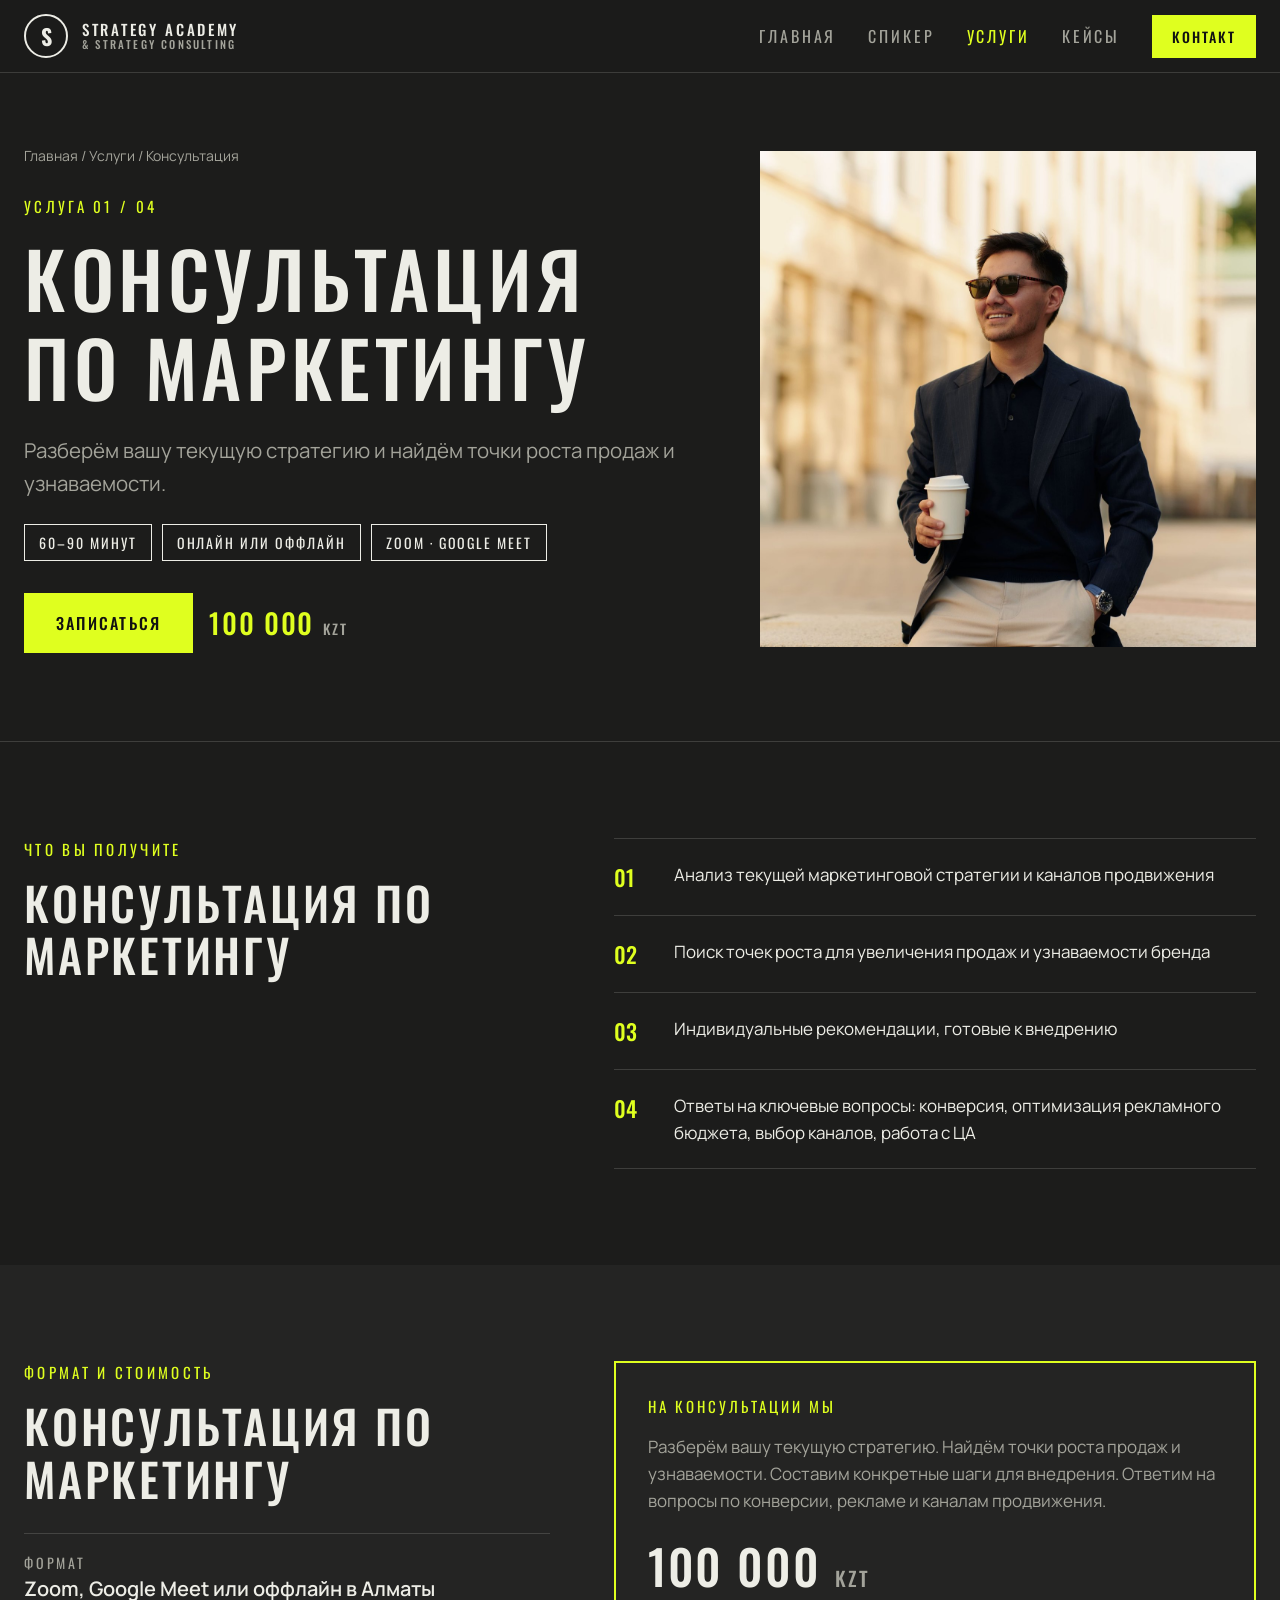
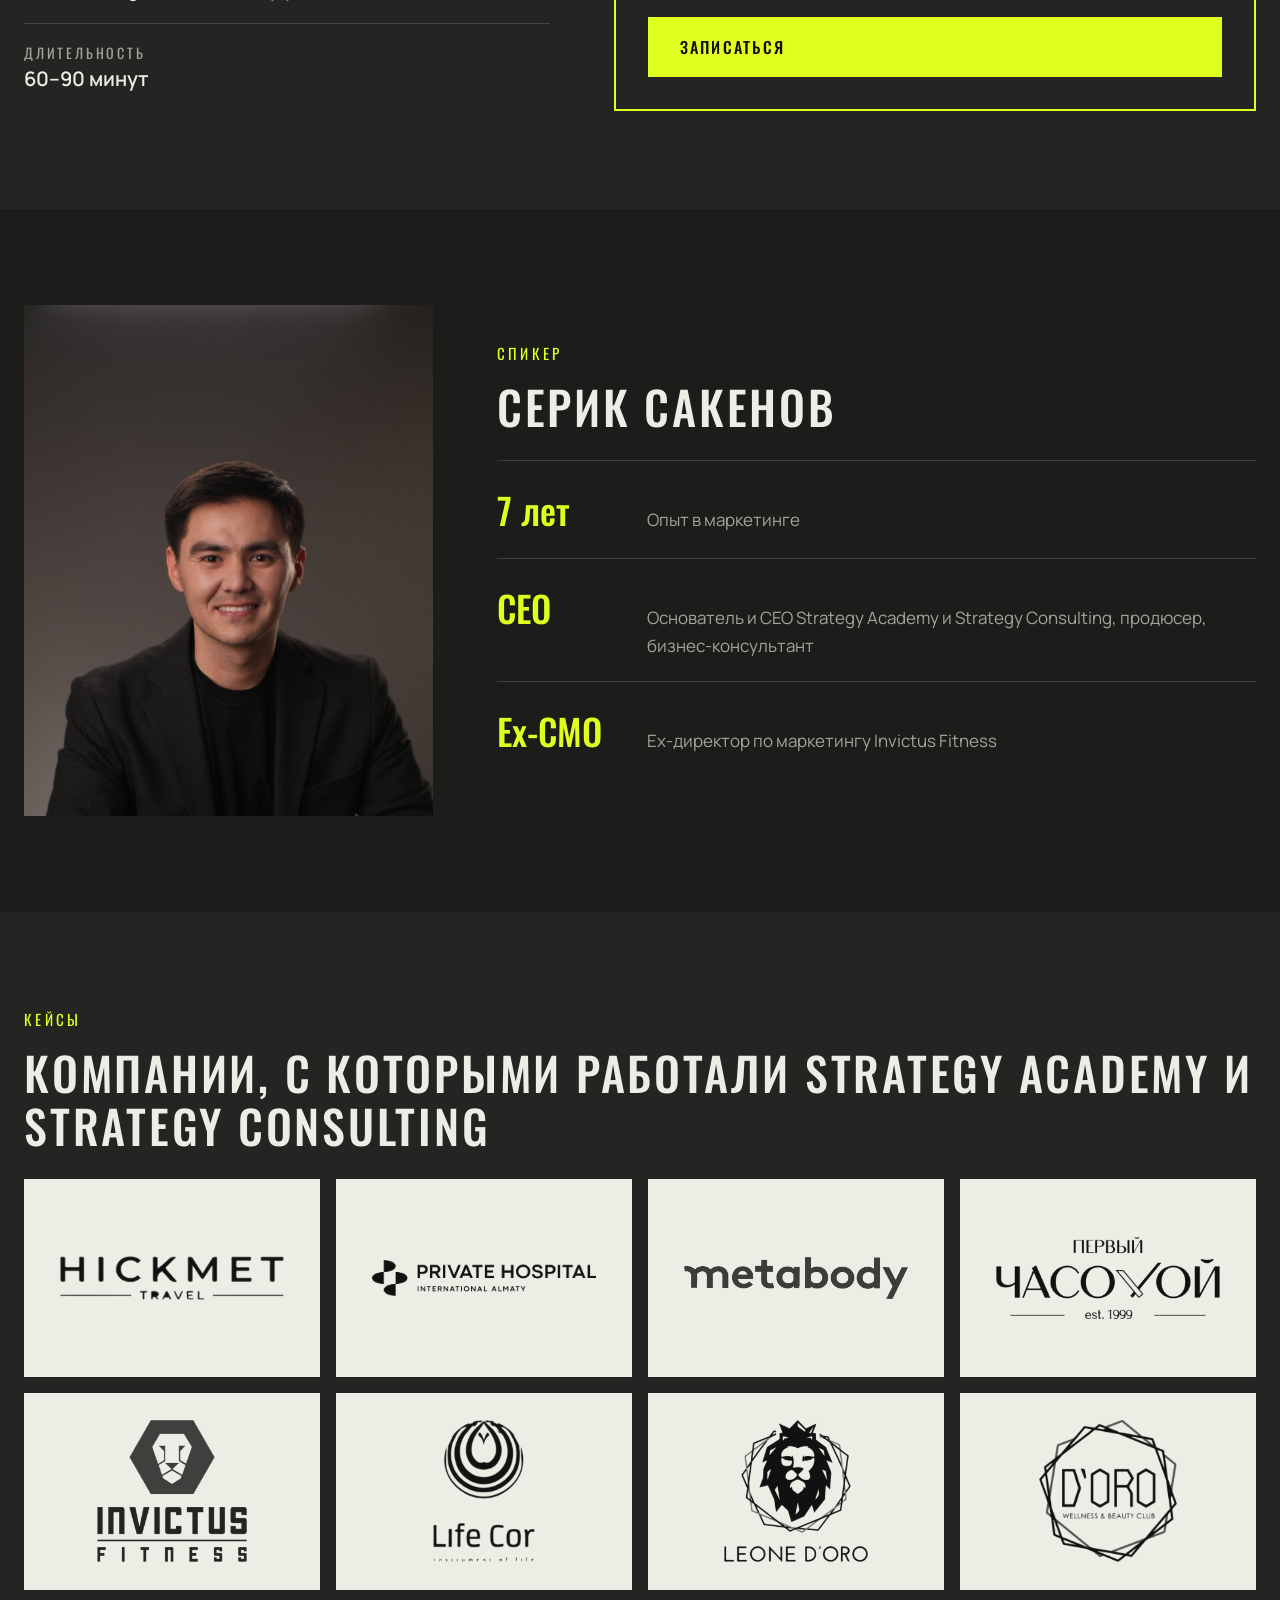
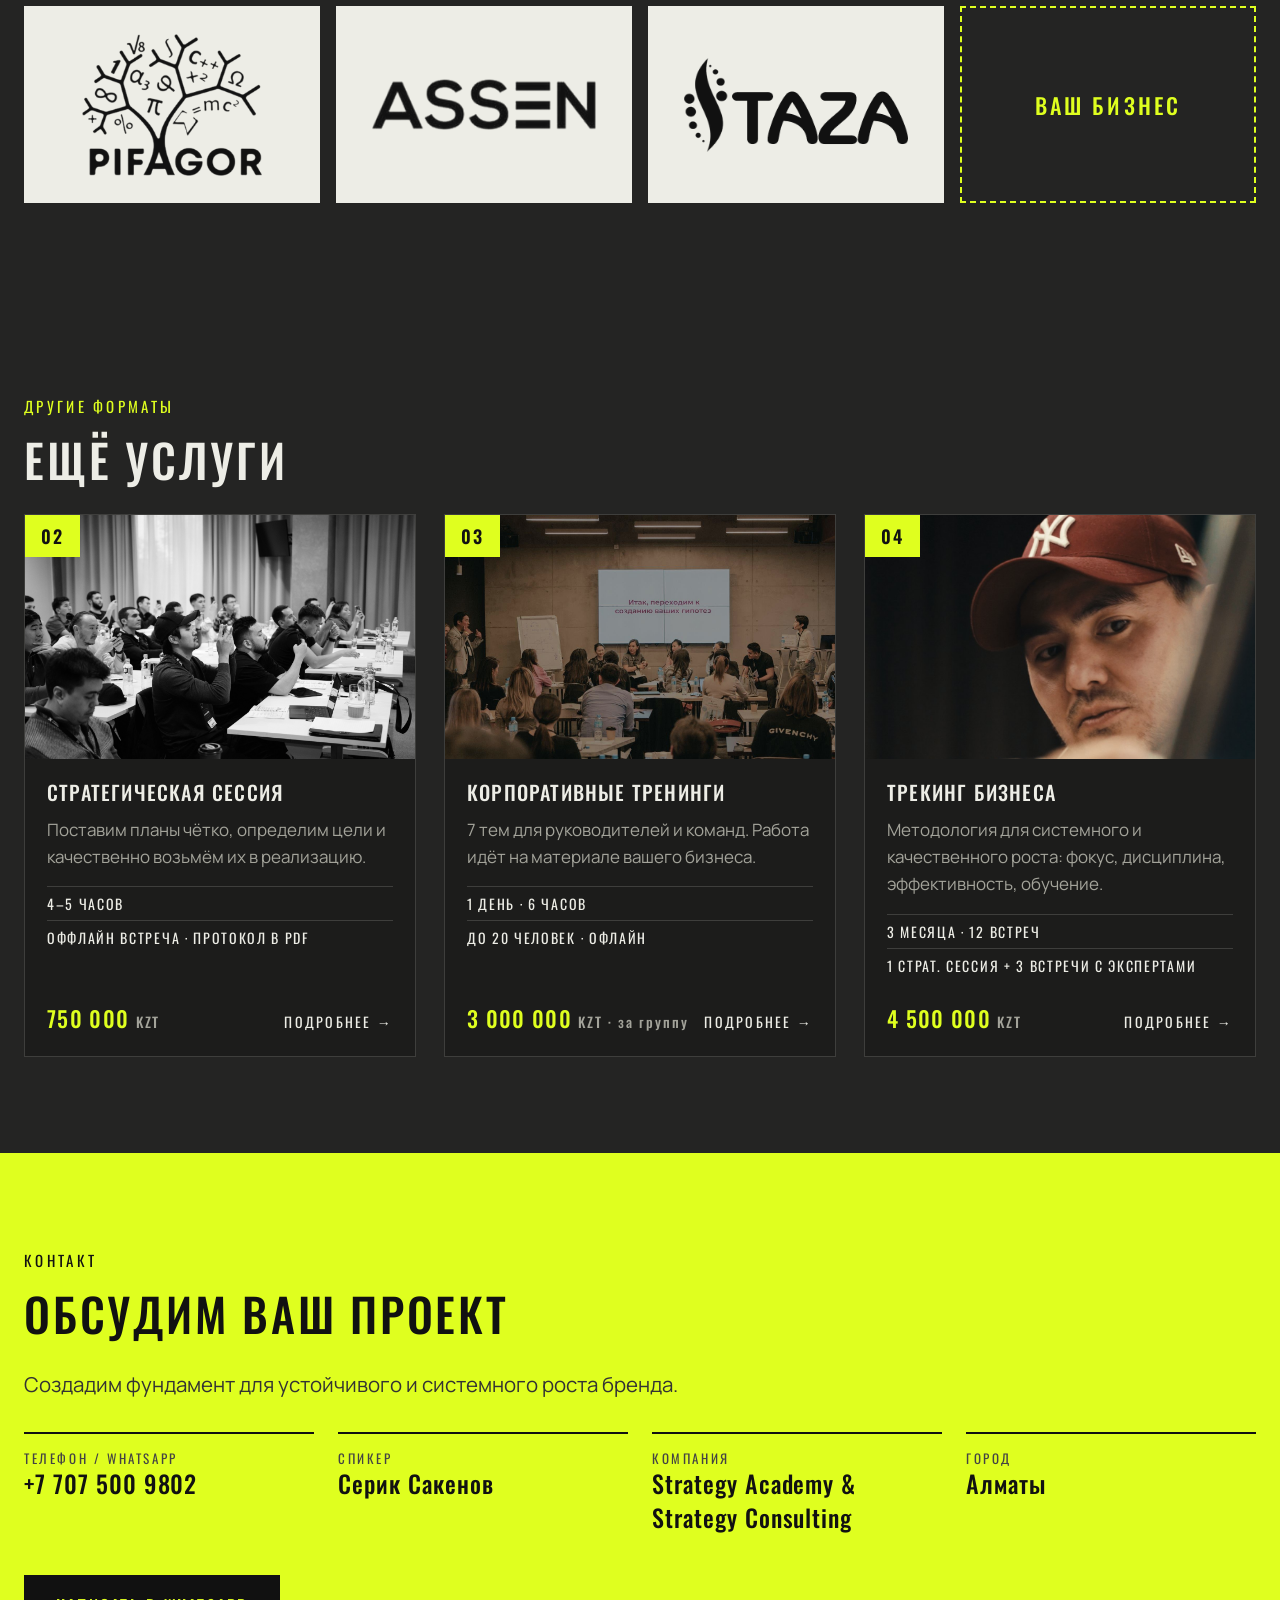
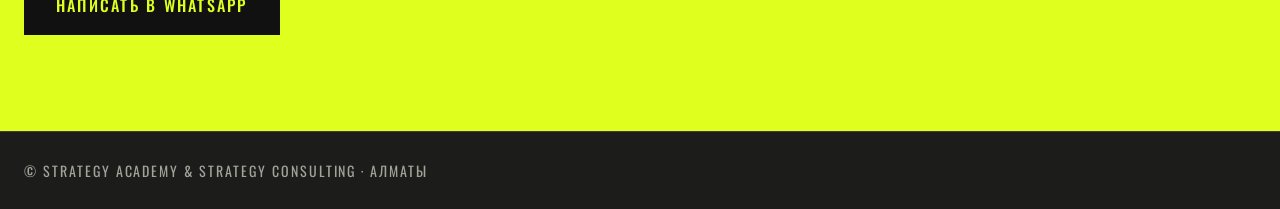
==== consultation.html @ 1a94b347 "Сайт портфолио услуг Co-Authored-By: Claude Sonnet 5.5 <noreply@anthropic.com>" ====
<!doctype html><html lang="ru"><head><meta charset="utf-8"><meta name="viewport" content="width=device-width,initial-scale=1"><title>Консультация по маркетингу — Серик Сакенов</title><meta name="description" content="Консультация по маркетингу 60–90 минут: анализ стратегии, точки роста, рекомендации к внедрению. 100 000 KZT."><link rel="preconnect" href="https://fonts.googleapis.com"><link rel="preconnect" href="https://fonts.gstatic.com" crossorigin><link rel="stylesheet" href="https://fonts.googleapis.com/css2?family=Manrope:wght@300..800&family=Oswald:wght@300..700&display=swap"><link rel="stylesheet" href="style.css?v=1793263321932"></head><body><header class="top"><div class="wrap bar"><a class="brand" href="index.html"><span class="mark">S</span><span class="bname">STRATEGY ACADEMY<small>&amp; STRATEGY CONSULTING</small></span></a>
<button class="burger" aria-label="Меню" onclick="document.body.classList.toggle('open')"><i></i><i></i></button>
<nav class="menu"><a href="index.html">Главная</a><a href="index.html#speaker">Спикер</a><div class="dd"><a href="index.html#services" class="on">Услуги</a><div class="ddm"><a href="consultation.html">Консультация</a><a href="strategic-session.html">Стратегическая сессия</a><a href="trainings.html">Корпоративные тренинги</a><a href="tracking.html">Трекинг бизнеса</a></div></div><a href="index.html#cases">Кейсы</a><a class="btn sm" href="#contact">Контакт</a></nav></div></header>
<section class="hero svc"><div class="wrap hgrid"><div><p class="crumb"><a href="index.html">Главная</a> / <a href="index.html#services">Услуги</a> / Консультация</p><p class="eyebrow">Услуга 01 / 04</p><h1>Консультация по маркетингу</h1><p class="lead">Разберём вашу текущую стратегию и найдём точки роста продаж и узнаваемости.</p><div class="chips"><span>60–90 минут</span><span>Онлайн или оффлайн</span><span>Zoom · Google Meet</span></div><div class="row"><a class="btn" href="https://wa.me/77075009802" target="_blank" rel="noopener">Записаться</a><span class="bigprice">100 000 <small>KZT</small></span></div></div><div class="himg"><img src="assets/consult.jpg" alt="Консультация"></div></div></section>
<section class="sec"><div class="wrap two"><div><p class="eyebrow">Что вы получите</p><h2>Консультация по маркетингу</h2></div><ol class="steps"><li><span>01</span><p>Анализ текущей маркетинговой стратегии и каналов продвижения</p></li><li><span>02</span><p>Поиск точек роста для увеличения продаж и узнаваемости бренда</p></li><li><span>03</span><p>Индивидуальные рекомендации, готовые к внедрению</p></li><li><span>04</span><p>Ответы на ключевые вопросы: конверсия, оптимизация рекламного бюджета, выбор каналов, работа с ЦА</p></li></ol></div></section>
<section class="sec alt"><div class="wrap two"><div><p class="eyebrow">Формат и стоимость</p><h2>Консультация по маркетингу</h2><div class="kv"><div><span>Формат</span><b>Zoom, Google Meet или оффлайн в Алматы</b></div><div><span>Длительность</span><b>60–90 минут</b></div></div></div><aside class="pbox"><span>На консультации мы</span><p>Разберём вашу текущую стратегию. Найдём точки роста продаж и узнаваемости. Составим конкретные шаги для внедрения. Ответим на вопросы по конверсии, рекламе и каналам продвижения.</p><b>100 000 <small>KZT</small></b><a class="btn" href="https://wa.me/77075009802" target="_blank" rel="noopener">Записаться</a></aside></div></section>
<section class="sec" id="speaker"><div class="wrap spk"><div class="spk-ph"><img src="assets/speaker.jpg" alt="Серик Сакенов" loading="lazy"></div><div><p class="eyebrow">Спикер</p><h2>Серик Сакенов</h2><div class="facts"><div><b>7 лет</b><span>Опыт в маркетинге</span></div><div><b>CEO</b><span>Основатель и СЕО Strategy Academy и Strategy Consulting, продюсер, бизнес-консультант</span></div><div><b>Ex-CMO</b><span>Ex-директор по маркетингу Invictus Fitness</span></div></div></div></div></section><section class="sec alt" id="cases"><div class="wrap"><p class="eyebrow">Кейсы</p><h2>Компании, с которыми работали Strategy Academy и Strategy Consulting</h2><div class="logos"><div class="logo"><img src="assets/logos/logo1.png" alt="Логотип клиента 1" loading="lazy"></div><div class="logo"><img src="assets/logos/logo2.png" alt="Логотип клиента 2" loading="lazy"></div><div class="logo"><img src="assets/logos/logo3.png" alt="Логотип клиента 3" loading="lazy"></div><div class="logo"><img src="assets/logos/logo4.png" alt="Логотип клиента 4" loading="lazy"></div><div class="logo"><img src="assets/logos/logo5.png" alt="Логотип клиента 5" loading="lazy"></div><div class="logo"><img src="assets/logos/logo6.png" alt="Логотип клиента 6" loading="lazy"></div><div class="logo"><img src="assets/logos/logo7.png" alt="Логотип клиента 7" loading="lazy"></div><div class="logo"><img src="assets/logos/logo8.png" alt="Логотип клиента 8" loading="lazy"></div><div class="logo"><img src="assets/logos/logo9.png" alt="Логотип клиента 9" loading="lazy"></div><div class="logo"><img src="assets/logos/logo10.png" alt="Логотип клиента 10" loading="lazy"></div><div class="logo"><img src="assets/logos/logo11.png" alt="Логотип клиента 11" loading="lazy"></div><div class="logo logo-you">ВАШ БИЗНЕС</div></div></div></section><section class="sec alt"><div class="wrap"><p class="eyebrow">Другие форматы</p><h2>Ещё услуги</h2><div class="cards sm"><a class="card" href="strategic-session.html"><div class="cimg"><img src="assets/session.jpg" alt="Стратегическая сессия" loading="lazy"><span class="num">02</span></div><div class="cbody"><h3>Стратегическая сессия</h3><p>Поставим планы чётко, определим цели и качественно возьмём их в реализацию.</p><ul><li>4–5 часов</li><li>Оффлайн встреча · протокол в PDF</li></ul><div class="cfoot"><span class="price">750 000 <small>KZT</small></span><span class="go">Подробнее →</span></div></div></a><a class="card" href="trainings.html"><div class="cimg"><img src="assets/trainings.jpg" alt="Корпоративные тренинги" loading="lazy"><span class="num">03</span></div><div class="cbody"><h3>Корпоративные тренинги</h3><p>7 тем для руководителей и команд. Работа идёт на материале вашего бизнеса.</p><ul><li>1 день · 6 часов</li><li>До 20 человек · офлайн</li></ul><div class="cfoot"><span class="price">3 000 000 <small>KZT · за группу</small></span><span class="go">Подробнее →</span></div></div></a><a class="card" href="tracking.html"><div class="cimg"><img src="assets/tracking.jpg" alt="Трекинг бизнеса" loading="lazy"><span class="num">04</span></div><div class="cbody"><h3>Трекинг бизнеса</h3><p>Методология для системного и качественного роста: фокус, дисциплина, эффективность, обучение.</p><ul><li>3 месяца · 12 встреч</li><li>1 страт. сессия + 3 встречи с экспертами</li></ul><div class="cfoot"><span class="price">4 500 000 <small>KZT</small></span><span class="go">Подробнее →</span></div></div></a></div></div></section><section class="sec contact" id="contact"><div class="wrap"><p class="eyebrow">Контакт</p><h2>Обсудим ваш проект</h2><p class="lead">Создадим фундамент для устойчивого и системного роста бренда.</p><div class="cgrid"><div><span>Телефон / WhatsApp</span><a href="tel:+77075009802">+7 707 500 9802</a></div><div><span>Спикер</span><b>Серик Сакенов</b></div><div><span>Компания</span><b>Strategy Academy &amp; Strategy Consulting</b></div><div><span>Город</span><b>Алматы</b></div></div><a class="btn" href="https://wa.me/77075009802" target="_blank" rel="noopener">Написать в WhatsApp</a></div></section><footer><div class="wrap">© Strategy Academy &amp; Strategy Consulting · Алматы</div></footer><script src="main.js?v=1793263321932"></script></body></html>
---- style.css ----
:root{--bg:#1c1c1b;--bg2:#242423;--ink:#edede6;--mute:#a3a39a;--lime:#dfff1f;--line:rgba(237,237,230,.16);--h:'Oswald',Arial,sans-serif;--b:'Manrope',Arial,sans-serif}
*{box-sizing:border-box;margin:0;padding:0}
html{scroll-behavior:smooth;scroll-padding-top:80px}
body{background:var(--bg);color:var(--ink);font:400 17px/1.6 var(--b);-webkit-font-smoothing:antialiased}
img{display:block;max-width:100%}
a{color:inherit;text-decoration:none}
ul,ol{list-style:none}
.wrap{width:min(1240px,100% - 48px);margin:0 auto}
h1,h2,h3{font-family:var(--h);text-transform:uppercase;letter-spacing:.06em;font-weight:500;line-height:1.15}
h1{font-size:clamp(40px,6vw,84px)}
h2{font-size:clamp(28px,3.6vw,46px);margin-bottom:28px}
h3{font-size:24px;margin-bottom:12px}
.eyebrow{font:400 15px var(--h);letter-spacing:.22em;text-transform:uppercase;color:var(--lime);margin-bottom:16px}
.lead{font-size:clamp(18px,1.6vw,22px);color:var(--mute);max-width:60ch;margin-bottom:24px}
.btn{display:inline-block;background:var(--lime);color:#111;font:500 16px var(--h);letter-spacing:.14em;text-transform:uppercase;padding:16px 30px;border:2px solid var(--lime);transition:.2s}
.btn:hover{background:transparent;color:var(--lime)}
.btn.ghost{background:transparent;color:var(--ink);border-color:var(--ink)}
.btn.ghost:hover{border-color:var(--lime);color:var(--lime)}
.btn.sm{padding:9px 18px;font-size:14px}
/* header */
.top{position:sticky;top:0;z-index:50;background:rgba(28,28,27,.92);backdrop-filter:blur(10px);border-bottom:1px solid var(--line)}
.bar{display:flex;align-items:center;justify-content:space-between;height:72px}
.brand{display:flex;align-items:center;gap:14px}
.mark{width:44px;height:44px;border:2px solid var(--ink);border-radius:50%;display:grid;place-items:center;font:700 22px var(--h)}
.bname{font:500 15px/1.2 var(--h);letter-spacing:.18em}
.bname small{display:block;font-size:11px;color:var(--mute);letter-spacing:.2em}
.menu{display:flex;align-items:center;gap:32px;font:400 16px var(--h);letter-spacing:.18em;text-transform:uppercase}
.menu>a,.dd>a{color:var(--mute);transition:.2s}
.menu>a:hover,.menu a.on,.dd>a:hover{color:var(--lime)}
.menu .btn.sm{color:#111}.menu .btn.sm:hover{color:var(--lime)}
.dd{position:relative;padding:24px 0}
.ddm{position:absolute;top:100%;left:-20px;min-width:290px;background:var(--bg2);border:1px solid var(--line);padding:10px;display:none}
.dd:hover .ddm{display:block}
.ddm a{display:block;padding:12px 14px;color:var(--ink);letter-spacing:.12em}
.ddm a:hover{background:var(--lime);color:#111}
.burger{display:none;background:none;border:0;width:44px;height:44px;cursor:pointer}
.burger i{display:block;height:2px;background:var(--ink);margin:7px 8px}
/* hero */
.hero{padding:72px 0 88px;border-bottom:1px solid var(--line)}
.hgrid{display:grid;grid-template-columns:1.15fr .85fr;gap:64px;align-items:center}
.himg img{width:100%;aspect-ratio:4/5;object-fit:cover}
.svc .himg img{aspect-ratio:1/1}
.hero h1{margin-bottom:24px}
.row{display:flex;flex-wrap:wrap;gap:16px;align-items:center;margin-top:8px}
.idx{margin-top:48px;border-top:1px solid var(--line)}
.idx a{display:flex;gap:20px;padding:16px 0;border-bottom:1px solid var(--line);font:400 20px var(--h);letter-spacing:.14em;text-transform:uppercase;transition:.2s}
.idx a span{color:var(--lime)}
.idx a:hover{padding-left:14px;color:var(--lime)}
.crumb{font-size:14px;color:var(--mute);margin-bottom:28px}
.crumb a:hover{color:var(--lime)}
.chips{display:flex;flex-wrap:wrap;gap:10px;margin-bottom:32px}
.chips span{border:1px solid var(--ink);padding:7px 14px;font:400 14px var(--h);letter-spacing:.14em;text-transform:uppercase}
.bigprice,.price{font:500 28px var(--h);letter-spacing:.06em;color:var(--lime)}
.bigprice small,.price small{font-size:14px;color:var(--mute);letter-spacing:.14em}
/* sections */
.sec{padding:96px 0}
.sec.alt{background:var(--bg2)}
.two{display:grid;grid-template-columns:.9fr 1.1fr;gap:64px;align-items:start}
.cards{display:grid;grid-template-columns:repeat(2,1fr);gap:28px}
.cards.sm{grid-template-columns:repeat(3,minmax(0,1fr))}
.card{display:flex;flex-direction:column;background:var(--bg2);border:1px solid var(--line);transition:.25s}
.alt .card{background:var(--bg)}
.card:hover{border-color:var(--lime);transform:translateY(-4px)}
.cimg{position:relative;overflow:hidden}
.cimg img{width:100%;aspect-ratio:16/10;object-fit:cover;object-position:center 30%;transition:.5s;filter:saturate(.9)}
.card:hover .cimg img{transform:scale(1.05)}
.num{position:absolute;left:0;top:0;background:var(--lime);color:#111;font:600 18px var(--h);padding:8px 16px;letter-spacing:.1em}
.cbody{padding:28px;display:flex;flex-direction:column;flex:1}
.cbody p{color:var(--mute);margin-bottom:16px}
.cbody li{font:400 14px var(--h);letter-spacing:.12em;text-transform:uppercase;color:var(--ink);padding:6px 0;border-top:1px solid var(--line)}
.cfoot{display:flex;justify-content:space-between;align-items:baseline;gap:12px;margin-top:auto;padding-top:20px;flex-wrap:wrap}
.go{font:400 14px var(--h);letter-spacing:.16em;text-transform:uppercase}
.card:hover .go{color:var(--lime)}
.cards.sm .cbody{padding:22px}.cards.sm h3{font-size:20px}.cards.sm .price{font-size:22px}
/* steps */
.steps li{display:flex;gap:24px;padding:22px 0;border-top:1px solid var(--line)}
.steps li:last-child{border-bottom:1px solid var(--line)}
.steps span{font:500 22px var(--h);color:var(--lime);min-width:36px}
.steps p b{font-weight:700}
.plus{display:flex;flex-wrap:wrap;gap:12px;align-items:center;margin-bottom:28px;font:500 20px var(--h);letter-spacing:.1em;text-transform:uppercase}
.plus i{color:var(--lime);font-style:normal}
.plus span{border:1px solid var(--ink);padding:8px 16px}
.pgrid{display:grid;grid-template-columns:1.3fr .7fr;gap:48px;align-items:start}
.pbox{border:2px solid var(--lime);padding:32px;display:flex;flex-direction:column;gap:16px;position:sticky;top:100px}
.pbox>span{font:400 15px var(--h);letter-spacing:.2em;text-transform:uppercase;color:var(--lime)}
.pbox p{color:var(--mute)}
.pbox b{font:500 48px var(--h);letter-spacing:.04em}
.pbox b small{font-size:20px;color:var(--mute)}
.kv{display:grid;gap:0;margin-top:12px}
.kv div{padding:18px 0;border-top:1px solid var(--line)}
.kv span{display:block;font:400 14px var(--h);letter-spacing:.2em;text-transform:uppercase;color:var(--mute)}
.kv b{font-weight:600;font-size:20px}
.cols2{display:grid;grid-template-columns:repeat(2,1fr);gap:28px}
.cols4{display:grid;grid-template-columns:repeat(4,1fr);gap:20px}
.box{border:1px solid var(--line);padding:32px;background:var(--bg2)}
.alt .box{background:var(--bg)}
.big{display:block;font:500 56px/1 var(--h);color:var(--lime);margin-bottom:18px}
.box p{color:var(--mute);margin-bottom:14px}
.box small{display:block;font-size:15px;color:var(--ink);border-top:1px solid var(--line);padding-top:14px;margin-top:6px}
.box li{padding:12px 0 12px 22px;border-top:1px solid var(--line);position:relative;color:var(--ink)}
.box li::before{content:'';position:absolute;left:0;top:22px;width:8px;height:8px;background:var(--lime)}
.topics{display:grid;grid-template-columns:repeat(2,1fr);gap:0 48px}
.topics li{display:flex;gap:22px;padding:22px 0;border-top:1px solid var(--line);font:400 22px var(--h);letter-spacing:.08em;text-transform:uppercase}
.topics span{color:var(--lime)}
/* speaker */
.spk{display:grid;grid-template-columns:.7fr 1.3fr;gap:64px;align-items:center}
.spk-ph img{width:100%;aspect-ratio:4/5;object-fit:cover;object-position:top}
.facts div{padding:22px 0;border-top:1px solid var(--line);display:grid;grid-template-columns:130px 1fr;gap:20px;align-items:baseline}
.facts b{font:500 36px var(--h);color:var(--lime)}
.facts span{color:var(--mute)}
/* logos */
.logos{display:grid;grid-template-columns:repeat(4,minmax(0,1fr));gap:16px;margin-top:12px}
.logo{position:relative;min-width:0;background:var(--ink);aspect-ratio:3/2;overflow:hidden}
.logo img{position:absolute;inset:14% 12%;width:76%;height:72%;object-fit:contain}
.logo-you{display:grid;place-items:center;background:transparent;border:2px dashed var(--lime);color:var(--lime);font:500 22px var(--h);letter-spacing:.14em}
/* price table */
.prow{display:grid;grid-template-columns:60px 1fr auto;gap:24px;align-items:center;padding:26px 0;border-top:1px solid var(--line);transition:.2s}
.prow:last-child{border-bottom:1px solid var(--line)}
.prow:hover{padding-left:16px;background:var(--bg2)}
.prow .n{font:500 22px var(--h);color:var(--lime)}
.prow b{font:500 24px var(--h);letter-spacing:.08em;text-transform:uppercase;display:block}
.prow small{color:var(--mute);font-size:15px}
.note{margin-top:28px;color:var(--mute)}
/* contact */
.contact{background:var(--lime);color:#111}
.contact .eyebrow{color:#111}
.contact .lead{color:#333}
.cgrid{display:grid;grid-template-columns:repeat(4,1fr);gap:24px;margin:32px 0 40px}
.cgrid div{border-top:2px solid #111;padding-top:14px}
.cgrid span{display:block;font:400 13px var(--h);letter-spacing:.2em;text-transform:uppercase;color:#444}
.cgrid a,.cgrid b{font:500 24px/1.3 var(--h);letter-spacing:.04em}
.contact .btn{background:#111;color:var(--lime);border-color:#111}
.contact .btn:hover{background:transparent;color:#111}
footer{padding:28px 0;color:var(--mute);font:400 14px var(--h);letter-spacing:.14em;text-transform:uppercase;border-top:1px solid var(--line)}
/* reveal */
.rv{opacity:0;transform:translateY(22px);transition:opacity .7s,transform .7s}
.rv.in{opacity:1;transform:none}
@media (prefers-reduced-motion:reduce){.rv{opacity:1;transform:none;transition:none}html{scroll-behavior:auto}}
/* responsive */
@media (max-width:980px){
  .burger{display:block}
  .menu{display:none;position:absolute;top:72px;left:0;right:0;background:var(--bg);flex-direction:column;align-items:flex-start;gap:0;padding:12px 24px 24px;border-bottom:1px solid var(--line)}
  body.open .menu{display:flex}
  .menu>a,.dd{padding:14px 0;width:100%}
  .dd{padding:0}.dd>a{display:block;padding:14px 0}
  .ddm{position:static;display:block;border:0;background:none;padding:0 0 8px 16px;min-width:0}
  .ddm a{padding:8px 0;color:var(--mute)}
  .hgrid,.two,.pgrid,.spk{grid-template-columns:1fr;gap:40px}
  .hero{padding:48px 0 64px}
  .sec{padding:64px 0}
  .himg img{aspect-ratio:4/3;object-position:center 25%}
  .cards,.cards.sm,.cols2,.topics{grid-template-columns:1fr}
  .cols4{grid-template-columns:1fr 1fr}
  .logos{grid-template-columns:repeat(3,minmax(0,1fr))}
  .cgrid{grid-template-columns:1fr 1fr}
  .pbox{position:static}
  .spk-ph{max-width:380px}
}
@media (max-width:560px){
  body{font-size:16px}
  .wrap{width:calc(100% - 32px)}
  .cols4,.cgrid{grid-template-columns:1fr}
  .logos{grid-template-columns:repeat(2,minmax(0,1fr))}
  .prow{grid-template-columns:40px 1fr;gap:8px 12px}
  .prow .price{grid-column:2}
  .facts div{grid-template-columns:1fr;gap:4px}
  .bname{font-size:13px}.bname small{font-size:9px}
  .mark{width:38px;height:38px;font-size:18px}
}
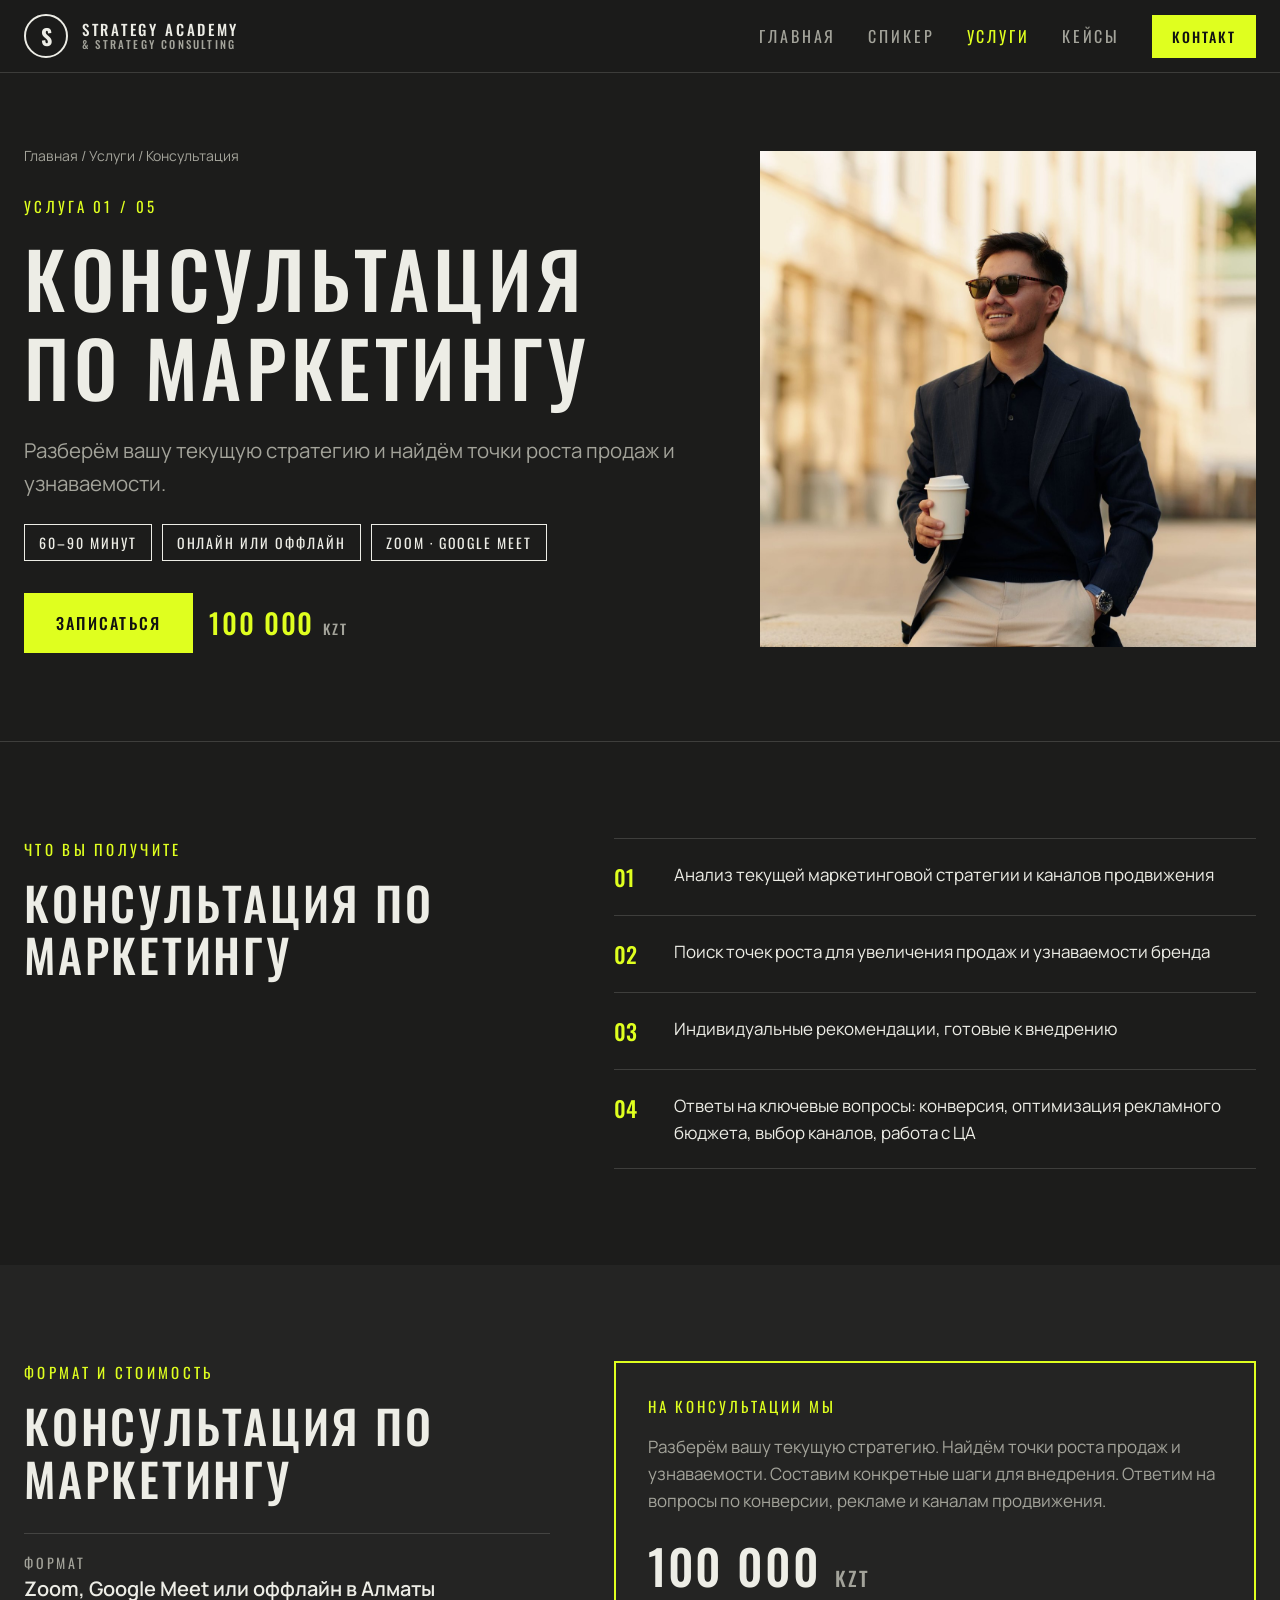
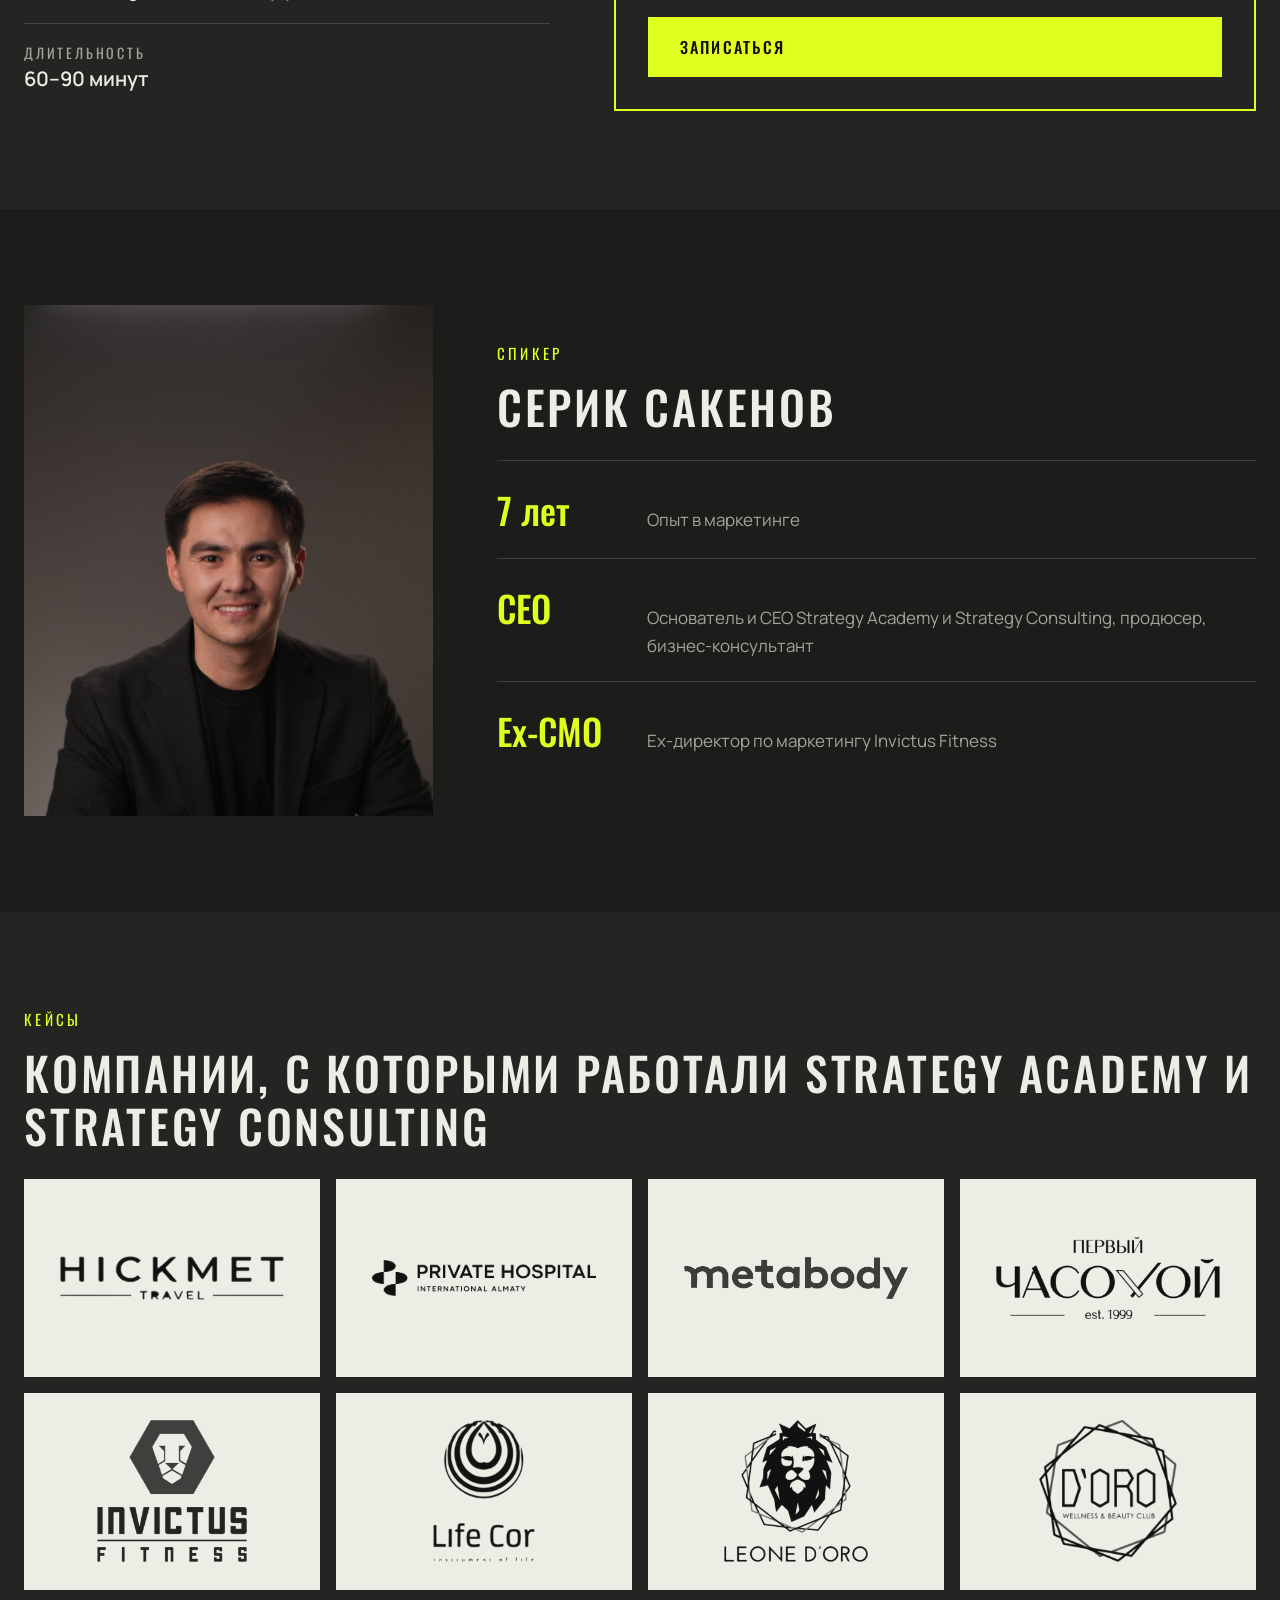
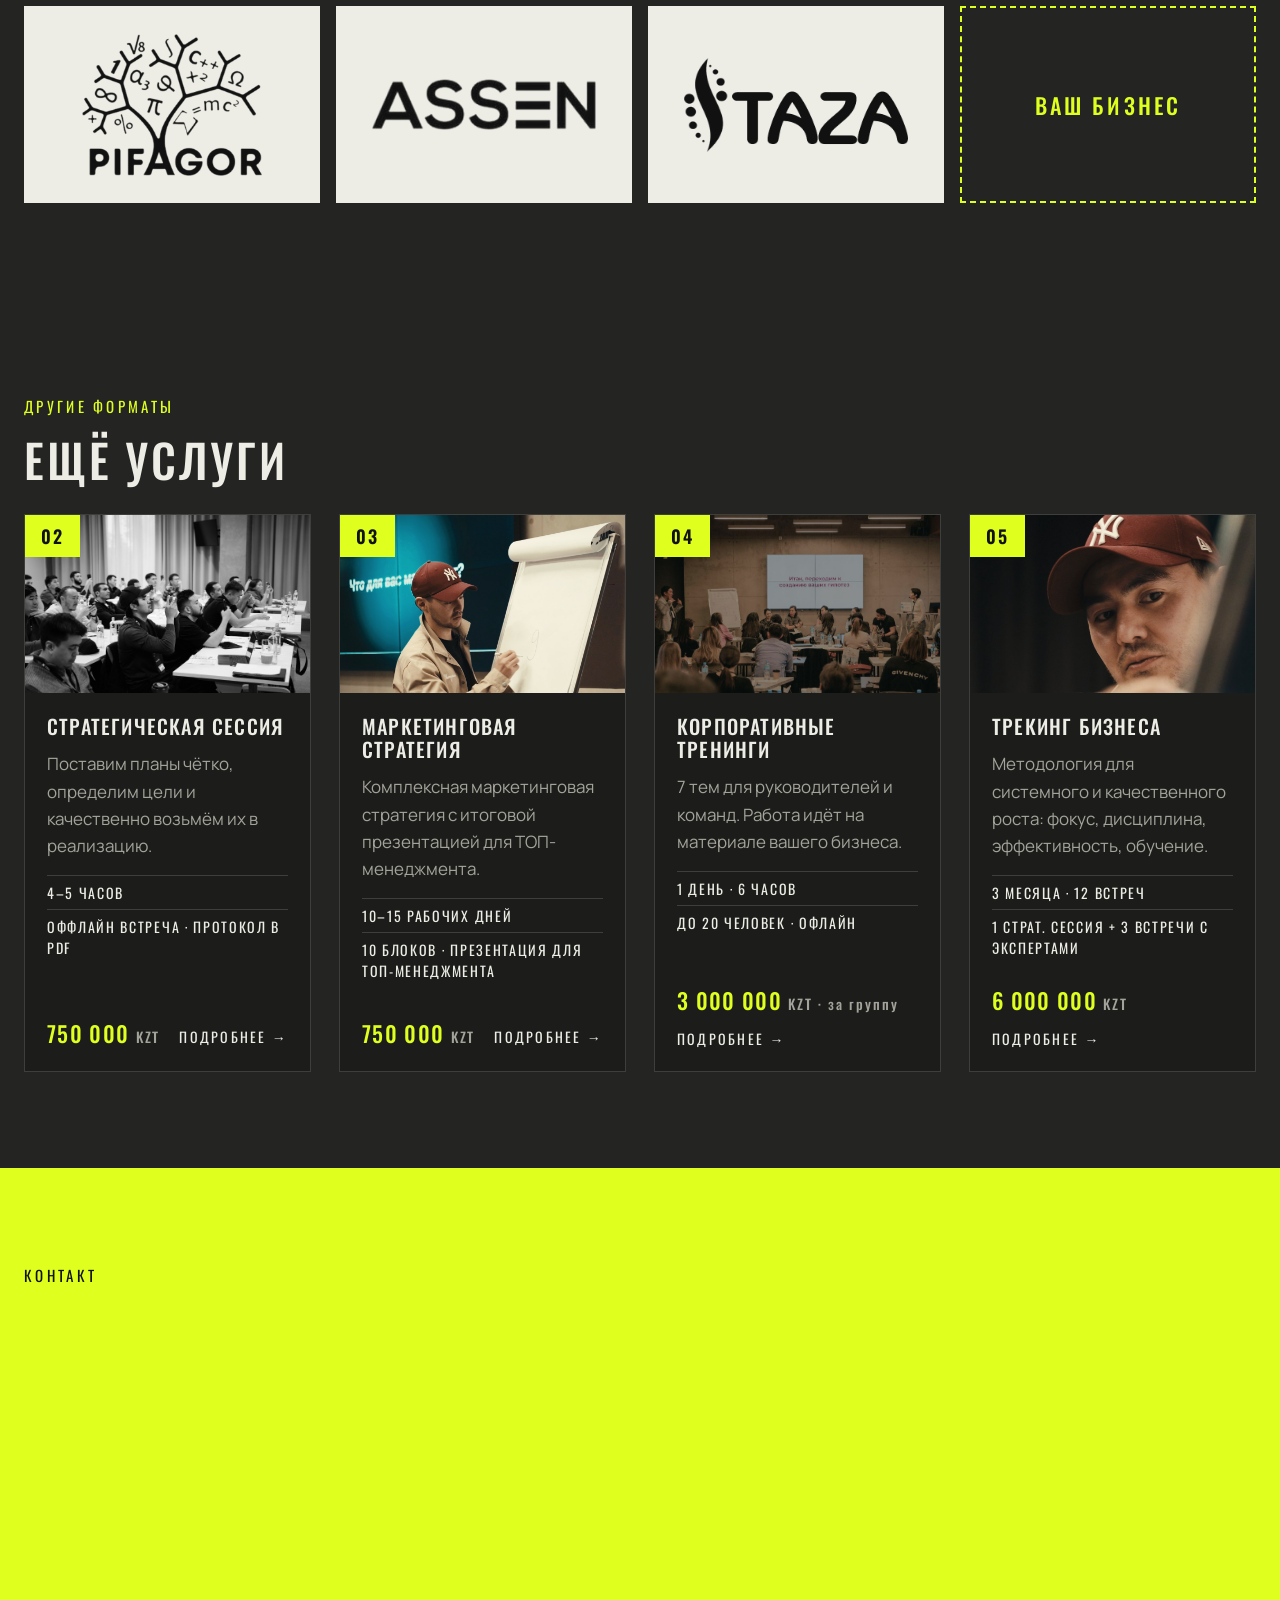
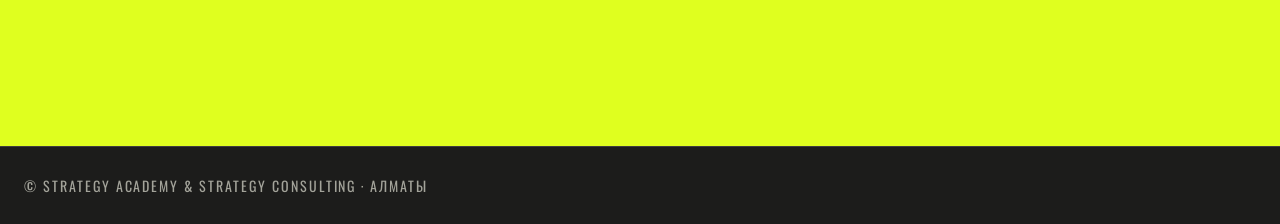
==== commit cf2595e2: "Добавлена маркетинговая стратегия, цена трекинга 6 000 000 KZT Co-Authored-By: Claude Sonnet 5.5 <no" ====
--- a/consultation.html
+++ b/consultation.html
@@ -1,7 +1,7 @@
-<!doctype html><html lang="ru"><head><meta charset="utf-8"><meta name="viewport" content="width=device-width,initial-scale=1"><title>Консультация по маркетингу — Серик Сакенов</title><meta name="description" content="Консультация по маркетингу 60–90 минут: анализ стратегии, точки роста, рекомендации к внедрению. 100 000 KZT."><link rel="preconnect" href="https://fonts.googleapis.com"><link rel="preconnect" href="https://fonts.gstatic.com" crossorigin><link rel="stylesheet" href="https://fonts.googleapis.com/css2?family=Manrope:wght@300..800&family=Oswald:wght@300..700&display=swap"><link rel="stylesheet" href="style.css?v=1793263321932"></head><body><header class="top"><div class="wrap bar"><a class="brand" href="index.html"><span class="mark">S</span><span class="bname">STRATEGY ACADEMY<small>&amp; STRATEGY CONSULTING</small></span></a>
+<!doctype html><html lang="ru"><head><meta charset="utf-8"><meta name="viewport" content="width=device-width,initial-scale=1"><title>Консультация по маркетингу — Серик Сакенов</title><meta name="description" content="Консультация по маркетингу 60–90 минут: анализ стратегии, точки роста, рекомендации к внедрению. 100 000 KZT."><link rel="preconnect" href="https://fonts.googleapis.com"><link rel="preconnect" href="https://fonts.gstatic.com" crossorigin><link rel="stylesheet" href="https://fonts.googleapis.com/css2?family=Manrope:wght@300..800&family=Oswald:wght@300..700&display=swap"><link rel="stylesheet" href="style.css?v=1793275095943"></head><body><header class="top"><div class="wrap bar"><a class="brand" href="index.html"><span class="mark">S</span><span class="bname">STRATEGY ACADEMY<small>&amp; STRATEGY CONSULTING</small></span></a>
 <button class="burger" aria-label="Меню" onclick="document.body.classList.toggle('open')"><i></i><i></i></button>
-<nav class="menu"><a href="index.html">Главная</a><a href="index.html#speaker">Спикер</a><div class="dd"><a href="index.html#services" class="on">Услуги</a><div class="ddm"><a href="consultation.html">Консультация</a><a href="strategic-session.html">Стратегическая сессия</a><a href="trainings.html">Корпоративные тренинги</a><a href="tracking.html">Трекинг бизнеса</a></div></div><a href="index.html#cases">Кейсы</a><a class="btn sm" href="#contact">Контакт</a></nav></div></header>
-<section class="hero svc"><div class="wrap hgrid"><div><p class="crumb"><a href="index.html">Главная</a> / <a href="index.html#services">Услуги</a> / Консультация</p><p class="eyebrow">Услуга 01 / 04</p><h1>Консультация по маркетингу</h1><p class="lead">Разберём вашу текущую стратегию и найдём точки роста продаж и узнаваемости.</p><div class="chips"><span>60–90 минут</span><span>Онлайн или оффлайн</span><span>Zoom · Google Meet</span></div><div class="row"><a class="btn" href="https://wa.me/77075009802" target="_blank" rel="noopener">Записаться</a><span class="bigprice">100 000 <small>KZT</small></span></div></div><div class="himg"><img src="assets/consult.jpg" alt="Консультация"></div></div></section>
+<nav class="menu"><a href="index.html">Главная</a><a href="index.html#speaker">Спикер</a><div class="dd"><a href="index.html#services" class="on">Услуги</a><div class="ddm"><a href="consultation.html">Консультация</a><a href="strategic-session.html">Стратегическая сессия</a><a href="marketing-strategy.html">Маркетинговая стратегия</a><a href="trainings.html">Корпоративные тренинги</a><a href="tracking.html">Трекинг бизнеса</a></div></div><a href="index.html#cases">Кейсы</a><a class="btn sm" href="#contact">Контакт</a></nav></div></header>
+<section class="hero svc"><div class="wrap hgrid"><div><p class="crumb"><a href="index.html">Главная</a> / <a href="index.html#services">Услуги</a> / Консультация</p><p class="eyebrow">Услуга 01 / 05</p><h1>Консультация по маркетингу</h1><p class="lead">Разберём вашу текущую стратегию и найдём точки роста продаж и узнаваемости.</p><div class="chips"><span>60–90 минут</span><span>Онлайн или оффлайн</span><span>Zoom · Google Meet</span></div><div class="row"><a class="btn" href="https://wa.me/77075009802" target="_blank" rel="noopener">Записаться</a><span class="bigprice">100 000 <small>KZT</small></span></div></div><div class="himg"><img src="assets/consult.jpg" alt="Консультация"></div></div></section>
 <section class="sec"><div class="wrap two"><div><p class="eyebrow">Что вы получите</p><h2>Консультация по маркетингу</h2></div><ol class="steps"><li><span>01</span><p>Анализ текущей маркетинговой стратегии и каналов продвижения</p></li><li><span>02</span><p>Поиск точек роста для увеличения продаж и узнаваемости бренда</p></li><li><span>03</span><p>Индивидуальные рекомендации, готовые к внедрению</p></li><li><span>04</span><p>Ответы на ключевые вопросы: конверсия, оптимизация рекламного бюджета, выбор каналов, работа с ЦА</p></li></ol></div></section>
 <section class="sec alt"><div class="wrap two"><div><p class="eyebrow">Формат и стоимость</p><h2>Консультация по маркетингу</h2><div class="kv"><div><span>Формат</span><b>Zoom, Google Meet или оффлайн в Алматы</b></div><div><span>Длительность</span><b>60–90 минут</b></div></div></div><aside class="pbox"><span>На консультации мы</span><p>Разберём вашу текущую стратегию. Найдём точки роста продаж и узнаваемости. Составим конкретные шаги для внедрения. Ответим на вопросы по конверсии, рекламе и каналам продвижения.</p><b>100 000 <small>KZT</small></b><a class="btn" href="https://wa.me/77075009802" target="_blank" rel="noopener">Записаться</a></aside></div></section>
-<section class="sec" id="speaker"><div class="wrap spk"><div class="spk-ph"><img src="assets/speaker.jpg" alt="Серик Сакенов" loading="lazy"></div><div><p class="eyebrow">Спикер</p><h2>Серик Сакенов</h2><div class="facts"><div><b>7 лет</b><span>Опыт в маркетинге</span></div><div><b>CEO</b><span>Основатель и СЕО Strategy Academy и Strategy Consulting, продюсер, бизнес-консультант</span></div><div><b>Ex-CMO</b><span>Ex-директор по маркетингу Invictus Fitness</span></div></div></div></div></section><section class="sec alt" id="cases"><div class="wrap"><p class="eyebrow">Кейсы</p><h2>Компании, с которыми работали Strategy Academy и Strategy Consulting</h2><div class="logos"><div class="logo"><img src="assets/logos/logo1.png" alt="Логотип клиента 1" loading="lazy"></div><div class="logo"><img src="assets/logos/logo2.png" alt="Логотип клиента 2" loading="lazy"></div><div class="logo"><img src="assets/logos/logo3.png" alt="Логотип клиента 3" loading="lazy"></div><div class="logo"><img src="assets/logos/logo4.png" alt="Логотип клиента 4" loading="lazy"></div><div class="logo"><img src="assets/logos/logo5.png" alt="Логотип клиента 5" loading="lazy"></div><div class="logo"><img src="assets/logos/logo6.png" alt="Логотип клиента 6" loading="lazy"></div><div class="logo"><img src="assets/logos/logo7.png" alt="Логотип клиента 7" loading="lazy"></div><div class="logo"><img src="assets/logos/logo8.png" alt="Логотип клиента 8" loading="lazy"></div><div class="logo"><img src="assets/logos/logo9.png" alt="Логотип клиента 9" loading="lazy"></div><div class="logo"><img src="assets/logos/logo10.png" alt="Логотип клиента 10" loading="lazy"></div><div class="logo"><img src="assets/logos/logo11.png" alt="Логотип клиента 11" loading="lazy"></div><div class="logo logo-you">ВАШ БИЗНЕС</div></div></div></section><section class="sec alt"><div class="wrap"><p class="eyebrow">Другие форматы</p><h2>Ещё услуги</h2><div class="cards sm"><a class="card" href="strategic-session.html"><div class="cimg"><img src="assets/session.jpg" alt="Стратегическая сессия" loading="lazy"><span class="num">02</span></div><div class="cbody"><h3>Стратегическая сессия</h3><p>Поставим планы чётко, определим цели и качественно возьмём их в реализацию.</p><ul><li>4–5 часов</li><li>Оффлайн встреча · протокол в PDF</li></ul><div class="cfoot"><span class="price">750 000 <small>KZT</small></span><span class="go">Подробнее →</span></div></div></a><a class="card" href="trainings.html"><div class="cimg"><img src="assets/trainings.jpg" alt="Корпоративные тренинги" loading="lazy"><span class="num">03</span></div><div class="cbody"><h3>Корпоративные тренинги</h3><p>7 тем для руководителей и команд. Работа идёт на материале вашего бизнеса.</p><ul><li>1 день · 6 часов</li><li>До 20 человек · офлайн</li></ul><div class="cfoot"><span class="price">3 000 000 <small>KZT · за группу</small></span><span class="go">Подробнее →</span></div></div></a><a class="card" href="tracking.html"><div class="cimg"><img src="assets/tracking.jpg" alt="Трекинг бизнеса" loading="lazy"><span class="num">04</span></div><div class="cbody"><h3>Трекинг бизнеса</h3><p>Методология для системного и качественного роста: фокус, дисциплина, эффективность, обучение.</p><ul><li>3 месяца · 12 встреч</li><li>1 страт. сессия + 3 встречи с экспертами</li></ul><div class="cfoot"><span class="price">4 500 000 <small>KZT</small></span><span class="go">Подробнее →</span></div></div></a></div></div></section><section class="sec contact" id="contact"><div class="wrap"><p class="eyebrow">Контакт</p><h2>Обсудим ваш проект</h2><p class="lead">Создадим фундамент для устойчивого и системного роста бренда.</p><div class="cgrid"><div><span>Телефон / WhatsApp</span><a href="tel:+77075009802">+7 707 500 9802</a></div><div><span>Спикер</span><b>Серик Сакенов</b></div><div><span>Компания</span><b>Strategy Academy &amp; Strategy Consulting</b></div><div><span>Город</span><b>Алматы</b></div></div><a class="btn" href="https://wa.me/77075009802" target="_blank" rel="noopener">Написать в WhatsApp</a></div></section><footer><div class="wrap">© Strategy Academy &amp; Strategy Consulting · Алматы</div></footer><script src="main.js?v=1793263321932"></script></body></html>+<section class="sec" id="speaker"><div class="wrap spk"><div class="spk-ph"><img src="assets/speaker.jpg" alt="Серик Сакенов" loading="lazy"></div><div><p class="eyebrow">Спикер</p><h2>Серик Сакенов</h2><div class="facts"><div><b>7 лет</b><span>Опыт в маркетинге</span></div><div><b>CEO</b><span>Основатель и СЕО Strategy Academy и Strategy Consulting, продюсер, бизнес-консультант</span></div><div><b>Ex-CMO</b><span>Ex-директор по маркетингу Invictus Fitness</span></div></div></div></div></section><section class="sec alt" id="cases"><div class="wrap"><p class="eyebrow">Кейсы</p><h2>Компании, с которыми работали Strategy Academy и Strategy Consulting</h2><div class="logos"><div class="logo"><img src="assets/logos/logo1.png" alt="Логотип клиента 1" loading="lazy"></div><div class="logo"><img src="assets/logos/logo2.png" alt="Логотип клиента 2" loading="lazy"></div><div class="logo"><img src="assets/logos/logo3.png" alt="Логотип клиента 3" loading="lazy"></div><div class="logo"><img src="assets/logos/logo4.png" alt="Логотип клиента 4" loading="lazy"></div><div class="logo"><img src="assets/logos/logo5.png" alt="Логотип клиента 5" loading="lazy"></div><div class="logo"><img src="assets/logos/logo6.png" alt="Логотип клиента 6" loading="lazy"></div><div class="logo"><img src="assets/logos/logo7.png" alt="Логотип клиента 7" loading="lazy"></div><div class="logo"><img src="assets/logos/logo8.png" alt="Логотип клиента 8" loading="lazy"></div><div class="logo"><img src="assets/logos/logo9.png" alt="Логотип клиента 9" loading="lazy"></div><div class="logo"><img src="assets/logos/logo10.png" alt="Логотип клиента 10" loading="lazy"></div><div class="logo"><img src="assets/logos/logo11.png" alt="Логотип клиента 11" loading="lazy"></div><div class="logo logo-you">ВАШ БИЗНЕС</div></div></div></section><section class="sec alt"><div class="wrap"><p class="eyebrow">Другие форматы</p><h2>Ещё услуги</h2><div class="cards sm"><a class="card" href="strategic-session.html"><div class="cimg"><img src="assets/session.jpg" alt="Стратегическая сессия" loading="lazy"><span class="num">02</span></div><div class="cbody"><h3>Стратегическая сессия</h3><p>Поставим планы чётко, определим цели и качественно возьмём их в реализацию.</p><ul><li>4–5 часов</li><li>Оффлайн встреча · протокол в PDF</li></ul><div class="cfoot"><span class="price">750 000 <small>KZT</small></span><span class="go">Подробнее →</span></div></div></a><a class="card" href="marketing-strategy.html"><div class="cimg"><img src="assets/hero.jpg" alt="Маркетинговая стратегия" loading="lazy"><span class="num">03</span></div><div class="cbody"><h3>Маркетинговая стратегия</h3><p>Комплексная маркетинговая стратегия с итоговой презентацией для ТОП-менеджмента.</p><ul><li>10–15 рабочих дней</li><li>10 блоков · презентация для ТОП-менеджмента</li></ul><div class="cfoot"><span class="price">750 000 <small>KZT</small></span><span class="go">Подробнее →</span></div></div></a><a class="card" href="trainings.html"><div class="cimg"><img src="assets/trainings.jpg" alt="Корпоративные тренинги" loading="lazy"><span class="num">04</span></div><div class="cbody"><h3>Корпоративные тренинги</h3><p>7 тем для руководителей и команд. Работа идёт на материале вашего бизнеса.</p><ul><li>1 день · 6 часов</li><li>До 20 человек · офлайн</li></ul><div class="cfoot"><span class="price">3 000 000 <small>KZT · за группу</small></span><span class="go">Подробнее →</span></div></div></a><a class="card" href="tracking.html"><div class="cimg"><img src="assets/tracking.jpg" alt="Трекинг бизнеса" loading="lazy"><span class="num">05</span></div><div class="cbody"><h3>Трекинг бизнеса</h3><p>Методология для системного и качественного роста: фокус, дисциплина, эффективность, обучение.</p><ul><li>3 месяца · 12 встреч</li><li>1 страт. сессия + 3 встречи с экспертами</li></ul><div class="cfoot"><span class="price">6 000 000 <small>KZT</small></span><span class="go">Подробнее →</span></div></div></a></div></div></section><section class="sec contact" id="contact"><div class="wrap"><p class="eyebrow">Контакт</p><h2>Обсудим ваш проект</h2><p class="lead">Создадим фундамент для устойчивого и системного роста бренда.</p><div class="cgrid"><div><span>Телефон / WhatsApp</span><a href="tel:+77075009802">+7 707 500 9802</a></div><div><span>Спикер</span><b>Серик Сакенов</b></div><div><span>Компания</span><b>Strategy Academy &amp; Strategy Consulting</b></div><div><span>Город</span><b>Алматы</b></div></div><a class="btn" href="https://wa.me/77075009802" target="_blank" rel="noopener">Написать в WhatsApp</a></div></section><footer><div class="wrap">© Strategy Academy &amp; Strategy Consulting · Алматы</div></footer><script src="main.js?v=1793275095943"></script></body></html>
--- a/style.css
+++ b/style.css
@@ -167,3 +167,14 @@
   .bname{font-size:13px}.bname small{font-size:9px}
   .mark{width:38px;height:38px;font-size:18px}
 }
+/* strategy blocks / 5 cards */
+.blocks{display:grid;grid-template-columns:repeat(2,minmax(0,1fr));gap:0 48px}
+.blk{display:grid;grid-template-columns:56px 1fr;gap:0 16px;padding:24px 0;border-top:1px solid var(--line)}
+.blk span{grid-row:1/3;font:500 28px var(--h);color:var(--lime)}
+.blk h3{font-size:20px;margin-bottom:6px}
+.blk p{color:var(--mute);font-size:16px}
+.cards:not(.sm) .card:last-child:nth-child(odd){grid-column:1/-1;flex-direction:row}
+.cards:not(.sm) .card:last-child:nth-child(odd) .cimg{width:44%;flex:none}
+.cards:not(.sm) .card:last-child:nth-child(odd) .cimg img{height:100%;aspect-ratio:auto}
+.cards.sm{grid-template-columns:repeat(auto-fit,minmax(240px,1fr))}
+@media (max-width:980px){.blocks{grid-template-columns:1fr}.cards:not(.sm) .card:last-child:nth-child(odd){flex-direction:column}.cards:not(.sm) .card:last-child:nth-child(odd) .cimg{width:100%}.cards:not(.sm) .card:last-child:nth-child(odd) .cimg img{aspect-ratio:16/10}.cards.sm{grid-template-columns:1fr}}
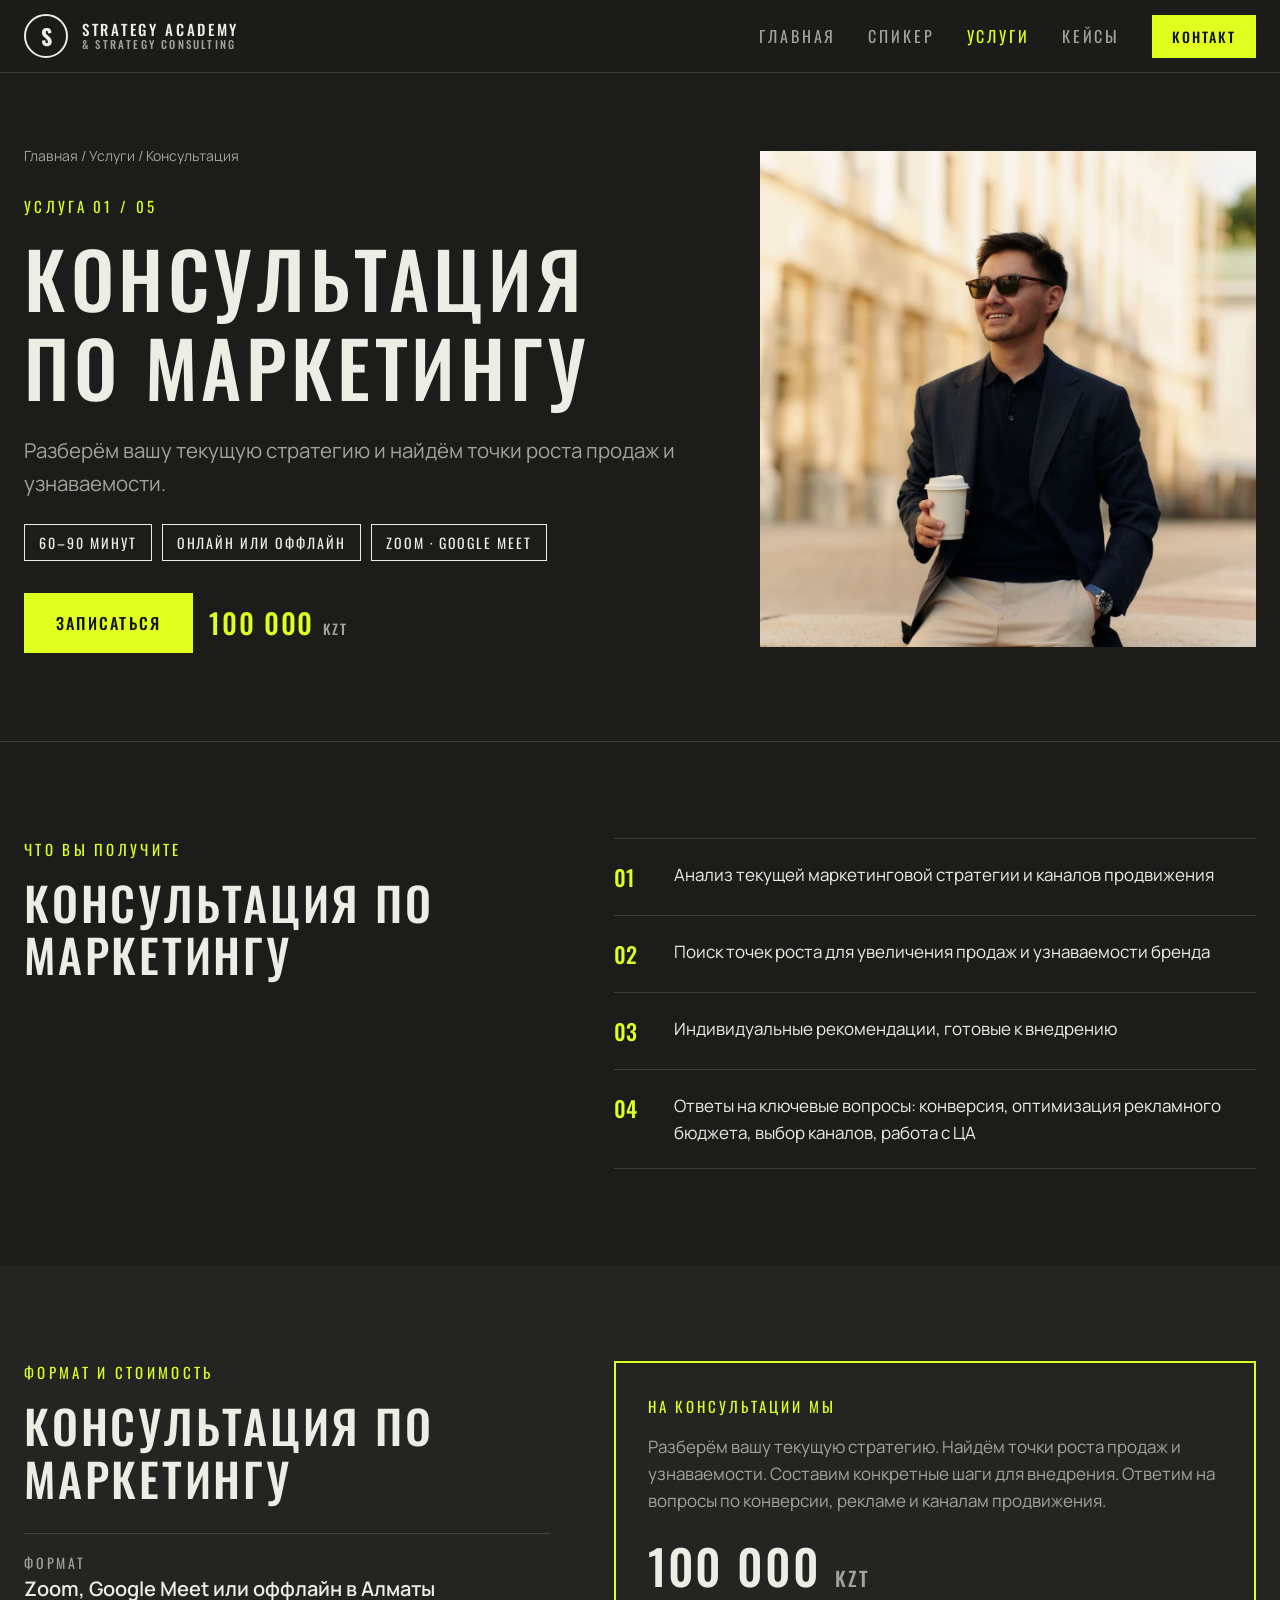
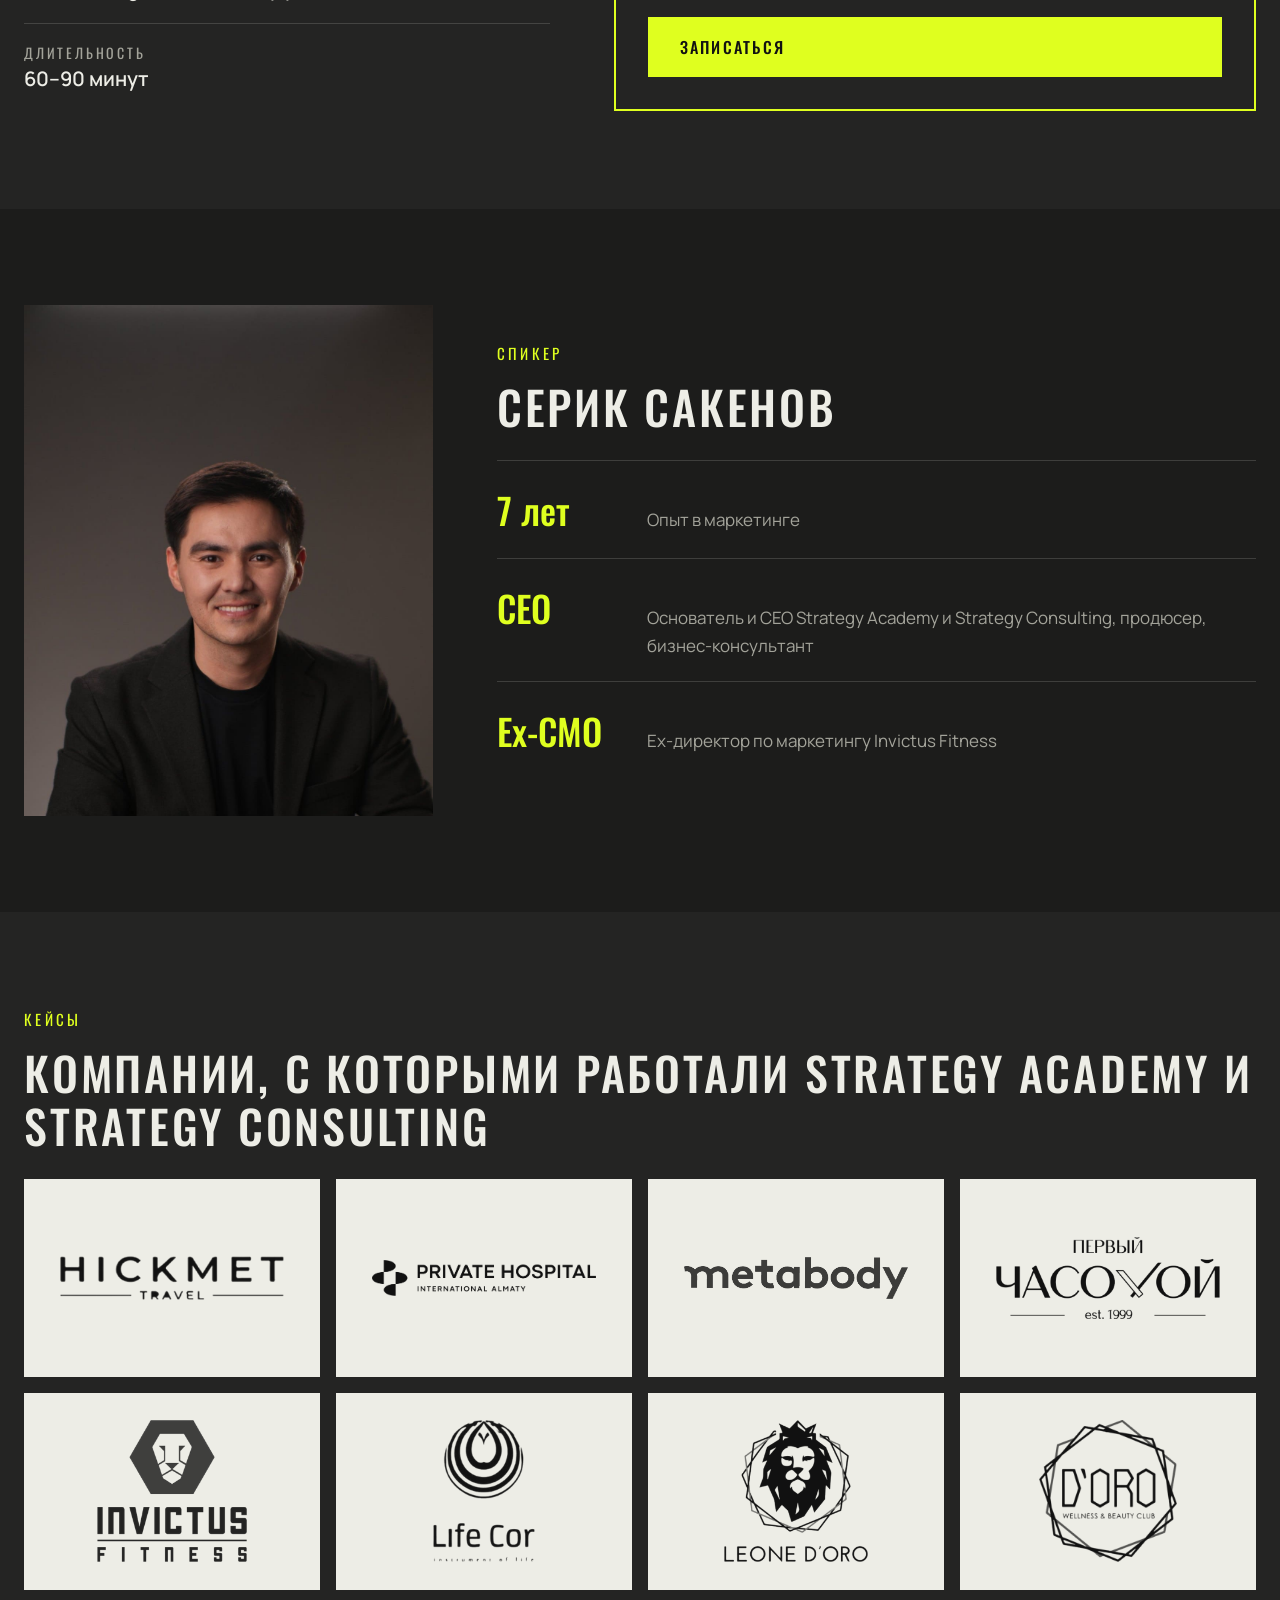
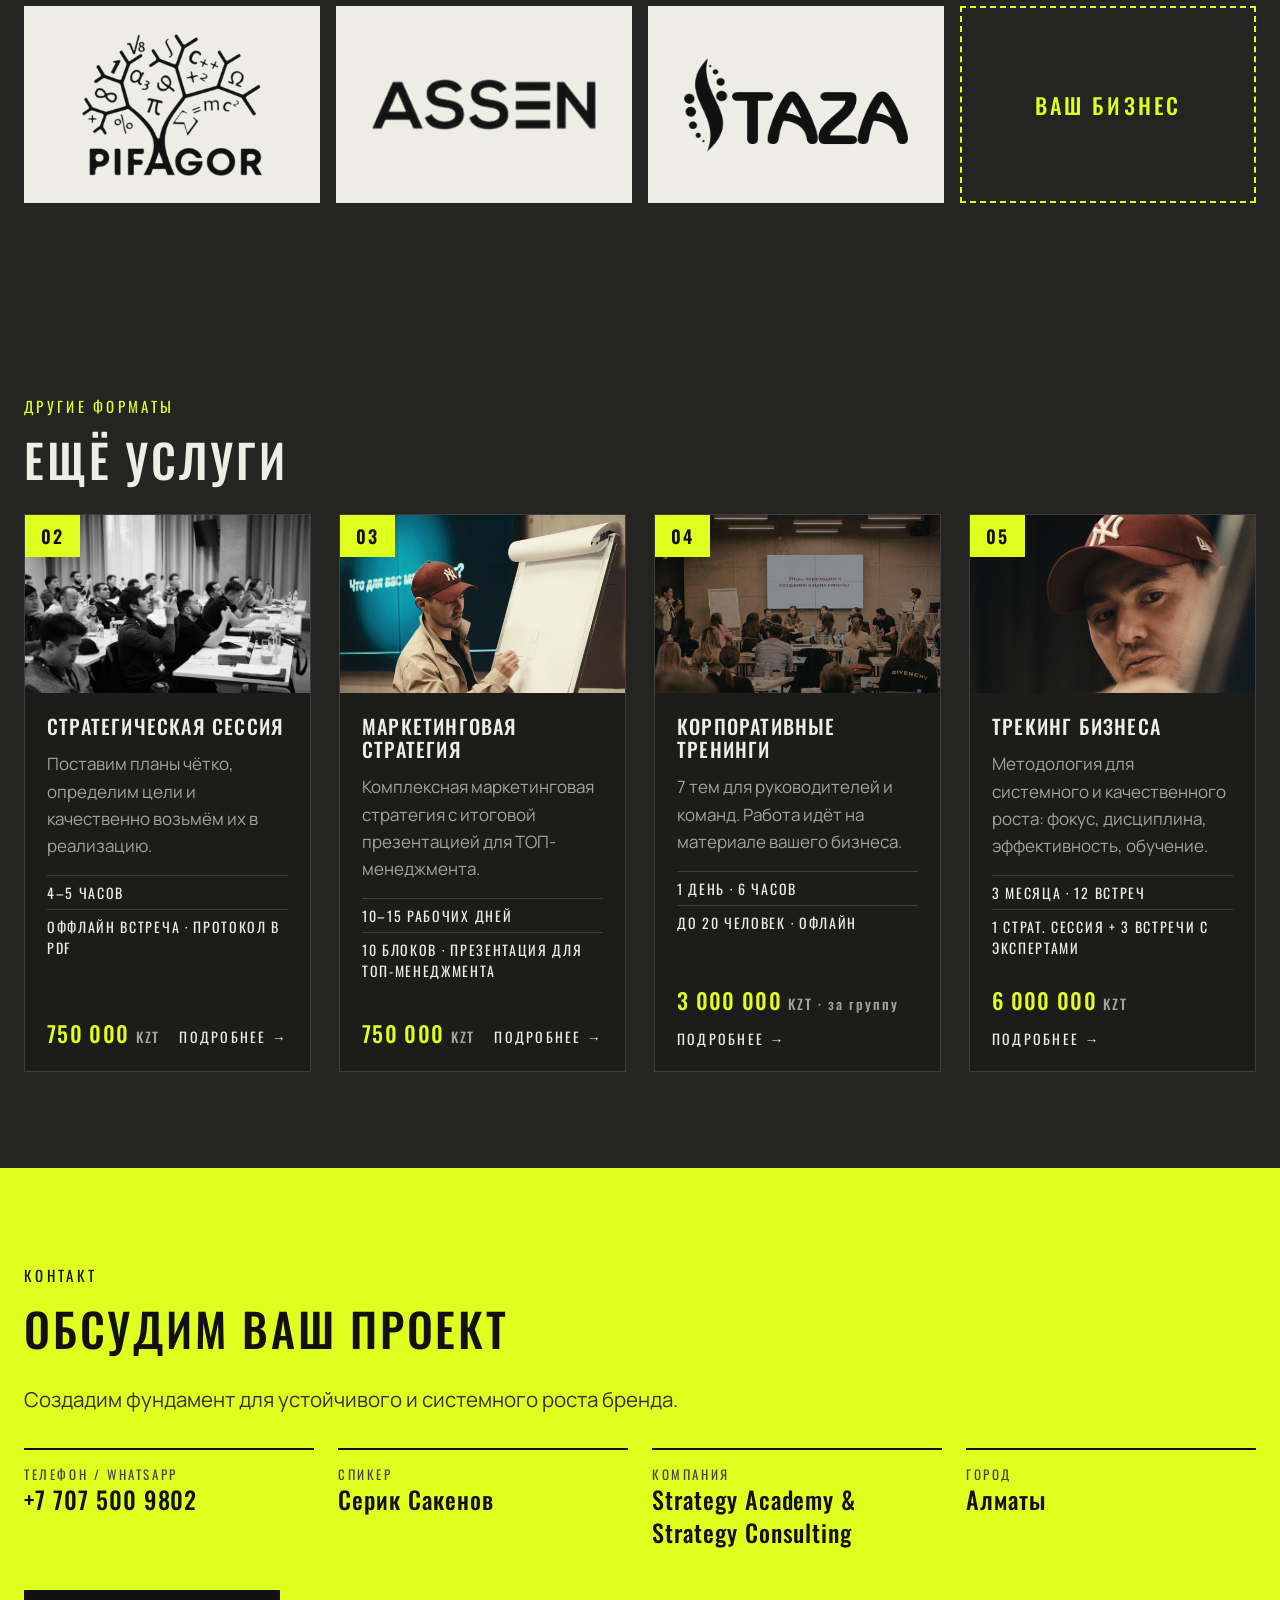
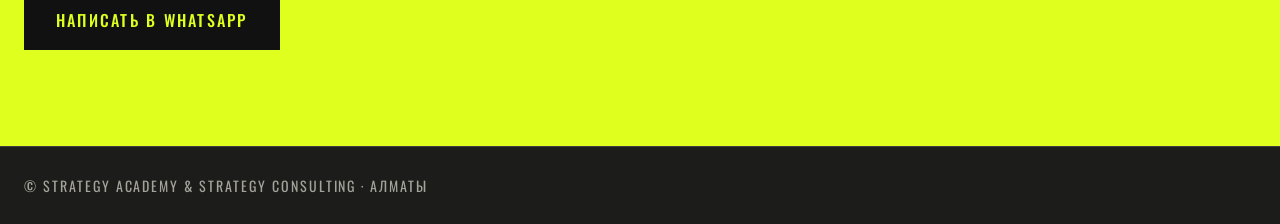
==== commit 42656682: "Мобильная версия: компактная вёрстка, кнопка WhatsApp, оптимизация фото Co-Authored-By: Claude Sonne" ====
--- a/consultation.html
+++ b/consultation.html
@@ -1,7 +1,7 @@
-<!doctype html><html lang="ru"><head><meta charset="utf-8"><meta name="viewport" content="width=device-width,initial-scale=1"><title>Консультация по маркетингу — Серик Сакенов</title><meta name="description" content="Консультация по маркетингу 60–90 минут: анализ стратегии, точки роста, рекомендации к внедрению. 100 000 KZT."><link rel="preconnect" href="https://fonts.googleapis.com"><link rel="preconnect" href="https://fonts.gstatic.com" crossorigin><link rel="stylesheet" href="https://fonts.googleapis.com/css2?family=Manrope:wght@300..800&family=Oswald:wght@300..700&display=swap"><link rel="stylesheet" href="style.css?v=1793275095943"></head><body><header class="top"><div class="wrap bar"><a class="brand" href="index.html"><span class="mark">S</span><span class="bname">STRATEGY ACADEMY<small>&amp; STRATEGY CONSULTING</small></span></a>
+<!doctype html><html lang="ru"><head><meta charset="utf-8"><meta name="viewport" content="width=device-width,initial-scale=1"><title>Консультация по маркетингу — Серик Сакенов</title><meta name="description" content="Консультация по маркетингу 60–90 минут: анализ стратегии, точки роста, рекомендации к внедрению. 100 000 KZT."><link rel="preconnect" href="https://fonts.googleapis.com"><link rel="preconnect" href="https://fonts.gstatic.com" crossorigin><link rel="stylesheet" href="https://fonts.googleapis.com/css2?family=Manrope:wght@300..800&family=Oswald:wght@300..700&display=swap"><link rel="stylesheet" href="style.css?v=1793276317691"></head><body><header class="top"><div class="wrap bar"><a class="brand" href="index.html"><span class="mark">S</span><span class="bname">STRATEGY ACADEMY<small>&amp; STRATEGY CONSULTING</small></span></a>
 <button class="burger" aria-label="Меню" onclick="document.body.classList.toggle('open')"><i></i><i></i></button>
 <nav class="menu"><a href="index.html">Главная</a><a href="index.html#speaker">Спикер</a><div class="dd"><a href="index.html#services" class="on">Услуги</a><div class="ddm"><a href="consultation.html">Консультация</a><a href="strategic-session.html">Стратегическая сессия</a><a href="marketing-strategy.html">Маркетинговая стратегия</a><a href="trainings.html">Корпоративные тренинги</a><a href="tracking.html">Трекинг бизнеса</a></div></div><a href="index.html#cases">Кейсы</a><a class="btn sm" href="#contact">Контакт</a></nav></div></header>
 <section class="hero svc"><div class="wrap hgrid"><div><p class="crumb"><a href="index.html">Главная</a> / <a href="index.html#services">Услуги</a> / Консультация</p><p class="eyebrow">Услуга 01 / 05</p><h1>Консультация по маркетингу</h1><p class="lead">Разберём вашу текущую стратегию и найдём точки роста продаж и узнаваемости.</p><div class="chips"><span>60–90 минут</span><span>Онлайн или оффлайн</span><span>Zoom · Google Meet</span></div><div class="row"><a class="btn" href="https://wa.me/77075009802" target="_blank" rel="noopener">Записаться</a><span class="bigprice">100 000 <small>KZT</small></span></div></div><div class="himg"><img src="assets/consult.jpg" alt="Консультация"></div></div></section>
 <section class="sec"><div class="wrap two"><div><p class="eyebrow">Что вы получите</p><h2>Консультация по маркетингу</h2></div><ol class="steps"><li><span>01</span><p>Анализ текущей маркетинговой стратегии и каналов продвижения</p></li><li><span>02</span><p>Поиск точек роста для увеличения продаж и узнаваемости бренда</p></li><li><span>03</span><p>Индивидуальные рекомендации, готовые к внедрению</p></li><li><span>04</span><p>Ответы на ключевые вопросы: конверсия, оптимизация рекламного бюджета, выбор каналов, работа с ЦА</p></li></ol></div></section>
 <section class="sec alt"><div class="wrap two"><div><p class="eyebrow">Формат и стоимость</p><h2>Консультация по маркетингу</h2><div class="kv"><div><span>Формат</span><b>Zoom, Google Meet или оффлайн в Алматы</b></div><div><span>Длительность</span><b>60–90 минут</b></div></div></div><aside class="pbox"><span>На консультации мы</span><p>Разберём вашу текущую стратегию. Найдём точки роста продаж и узнаваемости. Составим конкретные шаги для внедрения. Ответим на вопросы по конверсии, рекламе и каналам продвижения.</p><b>100 000 <small>KZT</small></b><a class="btn" href="https://wa.me/77075009802" target="_blank" rel="noopener">Записаться</a></aside></div></section>
-<section class="sec" id="speaker"><div class="wrap spk"><div class="spk-ph"><img src="assets/speaker.jpg" alt="Серик Сакенов" loading="lazy"></div><div><p class="eyebrow">Спикер</p><h2>Серик Сакенов</h2><div class="facts"><div><b>7 лет</b><span>Опыт в маркетинге</span></div><div><b>CEO</b><span>Основатель и СЕО Strategy Academy и Strategy Consulting, продюсер, бизнес-консультант</span></div><div><b>Ex-CMO</b><span>Ex-директор по маркетингу Invictus Fitness</span></div></div></div></div></section><section class="sec alt" id="cases"><div class="wrap"><p class="eyebrow">Кейсы</p><h2>Компании, с которыми работали Strategy Academy и Strategy Consulting</h2><div class="logos"><div class="logo"><img src="assets/logos/logo1.png" alt="Логотип клиента 1" loading="lazy"></div><div class="logo"><img src="assets/logos/logo2.png" alt="Логотип клиента 2" loading="lazy"></div><div class="logo"><img src="assets/logos/logo3.png" alt="Логотип клиента 3" loading="lazy"></div><div class="logo"><img src="assets/logos/logo4.png" alt="Логотип клиента 4" loading="lazy"></div><div class="logo"><img src="assets/logos/logo5.png" alt="Логотип клиента 5" loading="lazy"></div><div class="logo"><img src="assets/logos/logo6.png" alt="Логотип клиента 6" loading="lazy"></div><div class="logo"><img src="assets/logos/logo7.png" alt="Логотип клиента 7" loading="lazy"></div><div class="logo"><img src="assets/logos/logo8.png" alt="Логотип клиента 8" loading="lazy"></div><div class="logo"><img src="assets/logos/logo9.png" alt="Логотип клиента 9" loading="lazy"></div><div class="logo"><img src="assets/logos/logo10.png" alt="Логотип клиента 10" loading="lazy"></div><div class="logo"><img src="assets/logos/logo11.png" alt="Логотип клиента 11" loading="lazy"></div><div class="logo logo-you">ВАШ БИЗНЕС</div></div></div></section><section class="sec alt"><div class="wrap"><p class="eyebrow">Другие форматы</p><h2>Ещё услуги</h2><div class="cards sm"><a class="card" href="strategic-session.html"><div class="cimg"><img src="assets/session.jpg" alt="Стратегическая сессия" loading="lazy"><span class="num">02</span></div><div class="cbody"><h3>Стратегическая сессия</h3><p>Поставим планы чётко, определим цели и качественно возьмём их в реализацию.</p><ul><li>4–5 часов</li><li>Оффлайн встреча · протокол в PDF</li></ul><div class="cfoot"><span class="price">750 000 <small>KZT</small></span><span class="go">Подробнее →</span></div></div></a><a class="card" href="marketing-strategy.html"><div class="cimg"><img src="assets/hero.jpg" alt="Маркетинговая стратегия" loading="lazy"><span class="num">03</span></div><div class="cbody"><h3>Маркетинговая стратегия</h3><p>Комплексная маркетинговая стратегия с итоговой презентацией для ТОП-менеджмента.</p><ul><li>10–15 рабочих дней</li><li>10 блоков · презентация для ТОП-менеджмента</li></ul><div class="cfoot"><span class="price">750 000 <small>KZT</small></span><span class="go">Подробнее →</span></div></div></a><a class="card" href="trainings.html"><div class="cimg"><img src="assets/trainings.jpg" alt="Корпоративные тренинги" loading="lazy"><span class="num">04</span></div><div class="cbody"><h3>Корпоративные тренинги</h3><p>7 тем для руководителей и команд. Работа идёт на материале вашего бизнеса.</p><ul><li>1 день · 6 часов</li><li>До 20 человек · офлайн</li></ul><div class="cfoot"><span class="price">3 000 000 <small>KZT · за группу</small></span><span class="go">Подробнее →</span></div></div></a><a class="card" href="tracking.html"><div class="cimg"><img src="assets/tracking.jpg" alt="Трекинг бизнеса" loading="lazy"><span class="num">05</span></div><div class="cbody"><h3>Трекинг бизнеса</h3><p>Методология для системного и качественного роста: фокус, дисциплина, эффективность, обучение.</p><ul><li>3 месяца · 12 встреч</li><li>1 страт. сессия + 3 встречи с экспертами</li></ul><div class="cfoot"><span class="price">6 000 000 <small>KZT</small></span><span class="go">Подробнее →</span></div></div></a></div></div></section><section class="sec contact" id="contact"><div class="wrap"><p class="eyebrow">Контакт</p><h2>Обсудим ваш проект</h2><p class="lead">Создадим фундамент для устойчивого и системного роста бренда.</p><div class="cgrid"><div><span>Телефон / WhatsApp</span><a href="tel:+77075009802">+7 707 500 9802</a></div><div><span>Спикер</span><b>Серик Сакенов</b></div><div><span>Компания</span><b>Strategy Academy &amp; Strategy Consulting</b></div><div><span>Город</span><b>Алматы</b></div></div><a class="btn" href="https://wa.me/77075009802" target="_blank" rel="noopener">Написать в WhatsApp</a></div></section><footer><div class="wrap">© Strategy Academy &amp; Strategy Consulting · Алматы</div></footer><script src="main.js?v=1793275095943"></script></body></html>+<section class="sec" id="speaker"><div class="wrap spk"><div class="spk-ph"><img src="assets/speaker.jpg" alt="Серик Сакенов" loading="lazy"></div><div><p class="eyebrow">Спикер</p><h2>Серик Сакенов</h2><div class="facts"><div><b>7 лет</b><span>Опыт в маркетинге</span></div><div><b>CEO</b><span>Основатель и СЕО Strategy Academy и Strategy Consulting, продюсер, бизнес-консультант</span></div><div><b>Ex-CMO</b><span>Ex-директор по маркетингу Invictus Fitness</span></div></div></div></div></section><section class="sec alt" id="cases"><div class="wrap"><p class="eyebrow">Кейсы</p><h2>Компании, с которыми работали Strategy Academy и Strategy Consulting</h2><div class="logos"><div class="logo"><img src="assets/logos/logo1.png" alt="Логотип клиента 1" loading="lazy"></div><div class="logo"><img src="assets/logos/logo2.png" alt="Логотип клиента 2" loading="lazy"></div><div class="logo"><img src="assets/logos/logo3.png" alt="Логотип клиента 3" loading="lazy"></div><div class="logo"><img src="assets/logos/logo4.png" alt="Логотип клиента 4" loading="lazy"></div><div class="logo"><img src="assets/logos/logo5.png" alt="Логотип клиента 5" loading="lazy"></div><div class="logo"><img src="assets/logos/logo6.png" alt="Логотип клиента 6" loading="lazy"></div><div class="logo"><img src="assets/logos/logo7.png" alt="Логотип клиента 7" loading="lazy"></div><div class="logo"><img src="assets/logos/logo8.png" alt="Логотип клиента 8" loading="lazy"></div><div class="logo"><img src="assets/logos/logo9.png" alt="Логотип клиента 9" loading="lazy"></div><div class="logo"><img src="assets/logos/logo10.png" alt="Логотип клиента 10" loading="lazy"></div><div class="logo"><img src="assets/logos/logo11.png" alt="Логотип клиента 11" loading="lazy"></div><div class="logo logo-you">ВАШ БИЗНЕС</div></div></div></section><section class="sec alt"><div class="wrap"><p class="eyebrow">Другие форматы</p><h2>Ещё услуги</h2><div class="cards sm"><a class="card" href="strategic-session.html"><div class="cimg"><img src="assets/session.jpg" alt="Стратегическая сессия" loading="lazy"><span class="num">02</span></div><div class="cbody"><h3>Стратегическая сессия</h3><p>Поставим планы чётко, определим цели и качественно возьмём их в реализацию.</p><ul><li>4–5 часов</li><li>Оффлайн встреча · протокол в PDF</li></ul><div class="cfoot"><span class="price">750 000 <small>KZT</small></span><span class="go">Подробнее →</span></div></div></a><a class="card" href="marketing-strategy.html"><div class="cimg"><img src="assets/hero.jpg" alt="Маркетинговая стратегия" loading="lazy"><span class="num">03</span></div><div class="cbody"><h3>Маркетинговая стратегия</h3><p>Комплексная маркетинговая стратегия с итоговой презентацией для ТОП-менеджмента.</p><ul><li>10–15 рабочих дней</li><li>10 блоков · презентация для ТОП-менеджмента</li></ul><div class="cfoot"><span class="price">750 000 <small>KZT</small></span><span class="go">Подробнее →</span></div></div></a><a class="card" href="trainings.html"><div class="cimg"><img src="assets/trainings.jpg" alt="Корпоративные тренинги" loading="lazy"><span class="num">04</span></div><div class="cbody"><h3>Корпоративные тренинги</h3><p>7 тем для руководителей и команд. Работа идёт на материале вашего бизнеса.</p><ul><li>1 день · 6 часов</li><li>До 20 человек · офлайн</li></ul><div class="cfoot"><span class="price">3 000 000 <small>KZT · за группу</small></span><span class="go">Подробнее →</span></div></div></a><a class="card" href="tracking.html"><div class="cimg"><img src="assets/tracking.jpg" alt="Трекинг бизнеса" loading="lazy"><span class="num">05</span></div><div class="cbody"><h3>Трекинг бизнеса</h3><p>Методология для системного и качественного роста: фокус, дисциплина, эффективность, обучение.</p><ul><li>3 месяца · 12 встреч</li><li>1 страт. сессия + 3 встречи с экспертами</li></ul><div class="cfoot"><span class="price">6 000 000 <small>KZT</small></span><span class="go">Подробнее →</span></div></div></a></div></div></section><section class="sec contact" id="contact"><div class="wrap"><p class="eyebrow">Контакт</p><h2>Обсудим ваш проект</h2><p class="lead">Создадим фундамент для устойчивого и системного роста бренда.</p><div class="cgrid"><div><span>Телефон / WhatsApp</span><a href="tel:+77075009802">+7 707 500 9802</a></div><div><span>Спикер</span><b>Серик Сакенов</b></div><div><span>Компания</span><b>Strategy Academy &amp; Strategy Consulting</b></div><div><span>Город</span><b>Алматы</b></div></div><a class="btn" href="https://wa.me/77075009802" target="_blank" rel="noopener">Написать в WhatsApp</a></div></section><footer><div class="wrap">© Strategy Academy &amp; Strategy Consulting · Алматы</div></footer><a class="wa-fab" href="https://wa.me/77075009802" target="_blank" rel="noopener">Написать в WhatsApp</a><script src="main.js?v=1793276317691"></script></body></html>
--- a/style.css
+++ b/style.css
@@ -178,3 +178,64 @@
 .cards:not(.sm) .card:last-child:nth-child(odd) .cimg img{height:100%;aspect-ratio:auto}
 .cards.sm{grid-template-columns:repeat(auto-fit,minmax(240px,1fr))}
 @media (max-width:980px){.blocks{grid-template-columns:1fr}.cards:not(.sm) .card:last-child:nth-child(odd){flex-direction:column}.cards:not(.sm) .card:last-child:nth-child(odd) .cimg{width:100%}.cards:not(.sm) .card:last-child:nth-child(odd) .cimg img{aspect-ratio:16/10}.cards.sm{grid-template-columns:1fr}}
+/* mobile v2 */
+html{-webkit-text-size-adjust:100%}
+.wa-fab{display:none}
+@media (max-width:980px){
+  .menu{max-height:calc(100vh - 72px);max-height:calc(100dvh - 72px);overflow-y:auto}
+  .menu>a,.dd>a{padding:15px 0;font-size:18px}
+  .sec{padding:48px 0}
+  .hero{padding:32px 0 44px}
+  h2{margin-bottom:20px}
+  .lead{margin-bottom:20px}
+  .himg img,.svc .himg img{aspect-ratio:16/11}
+  .hgrid{gap:28px}
+  .spk{gap:28px}
+  .spk-ph{max-width:none}
+  .spk-ph img{aspect-ratio:4/3;object-position:center 12%}
+  .row{gap:12px}
+  .row .btn{flex:1 1 100%;text-align:center}
+  .btn{padding:16px 22px}
+  .idx{margin-top:32px}
+  .idx a{font-size:18px;padding:14px 0}
+  .wa-fab{display:block;position:fixed;z-index:60;left:16px;right:16px;bottom:calc(12px + env(safe-area-inset-bottom));background:var(--lime);color:#111;text-align:center;font:500 16px var(--h);letter-spacing:.14em;text-transform:uppercase;padding:15px;box-shadow:0 6px 24px rgba(0,0,0,.45)}
+  footer{padding-bottom:92px}
+  .contact .btn{width:100%;text-align:center}
+}
+@media (max-width:560px){
+  body{font-size:16px;line-height:1.55}
+  h1{font-size:34px;letter-spacing:.04em}
+  h2{font-size:26px;letter-spacing:.04em}
+  h3{font-size:20px}
+  .eyebrow{font-size:13px;letter-spacing:.16em;margin-bottom:12px}
+  .lead{font-size:17px}
+  .crumb{margin-bottom:18px;line-height:1.7}
+  .chips{gap:8px;margin-bottom:22px}
+  .chips span{font-size:12px;padding:6px 10px}
+  .bigprice{font-size:26px}
+  .cimg img{aspect-ratio:16/9}
+  .cbody{padding:20px}
+  .cfoot .price{font-size:24px}
+  .steps li{gap:14px;padding:16px 0}
+  .steps span{font-size:18px;min-width:28px}
+  .plus{font-size:15px;gap:8px}
+  .plus span{padding:6px 12px}
+  .box{padding:22px}
+  .big{font-size:40px;margin-bottom:12px}
+  .pbox{padding:22px}
+  .pbox b{font-size:38px}
+  .topics li{font-size:18px;padding:16px 0;gap:16px}
+  .blk{grid-template-columns:44px 1fr;padding:18px 0}
+  .blk span{font-size:24px}
+  .facts div{padding:16px 0}
+  .facts b{font-size:28px}
+  .logos{grid-template-columns:repeat(3,minmax(0,1fr));gap:8px}
+  .logo img{inset:12% 9%;width:82%;height:76%}
+  .logo-you{font-size:14px;letter-spacing:.08em;text-align:center}
+  .prow{padding:18px 0}
+  .prow b{font-size:18px}
+  .prow:hover{padding-left:0}
+  .cgrid{gap:18px;margin:24px 0 28px}
+  .cgrid a,.cgrid b{font-size:20px}
+  .kv b{font-size:18px}
+}
